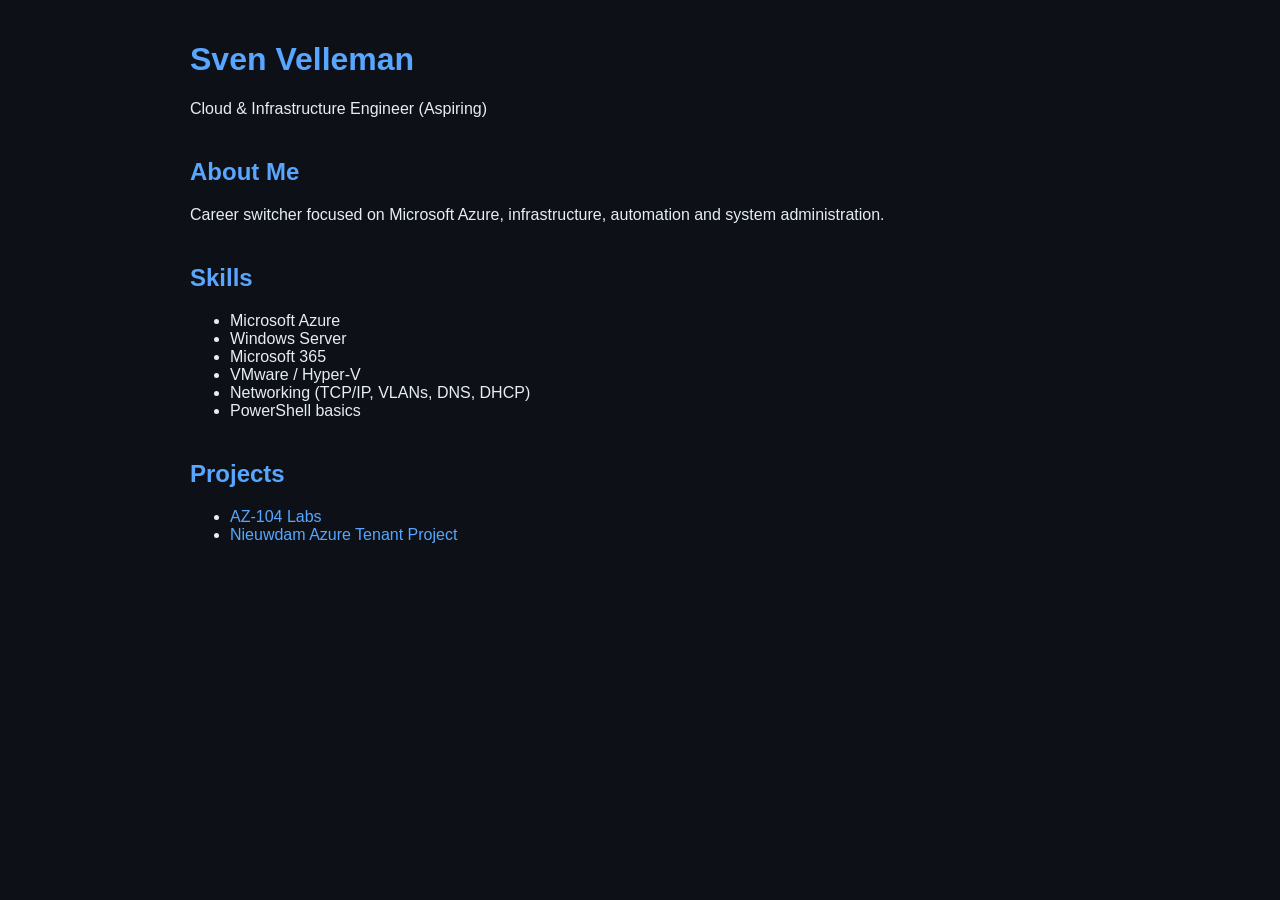
==== index.html @ 02c2a5aa "Add initial portfolio content" ====
<!DOCTYPE html>
<html lang="en">
<head>
    <meta charset="UTF-8">
    <meta name="viewport" content="width=device-width, initial-scale=1.0">
    <title>Sven Velleman - Cloud & Infrastructure</title>

    <link rel="stylesheet" href="style.css">
</head>
<body>

    <header>
        <h1>Sven Velleman</h1>
        <p>Cloud & Infrastructure Engineer (Aspiring)</p>
    </header>

    <section>
        <h2>About Me</h2>
        <p>
            Career switcher focused on Microsoft Azure, infrastructure, automation and system administration.
        </p>
    </section>

    <section>
        <h2>Skills</h2>
        <ul>
            <li>Microsoft Azure</li>
            <li>Windows Server</li>
            <li>Microsoft 365</li>
            <li>VMware / Hyper-V</li>
            <li>Networking (TCP/IP, VLANs, DNS, DHCP)</li>
            <li>PowerShell basics</li>
        </ul>
    </section>

    <section>
        <h2>Projects</h2>

        <ul>
            <li>
                <a href="https://github.com/Svenitguy/az-104-labs">
                    AZ-104 Labs
                </a>
            </li>

            <li>
                <a href="https://nieuwdam.svenitguy.be/">
                    Nieuwdam Azure Tenant Project
                </a>
            </li>
        </ul>
    </section>

</body>
</html>
---- style.css ----
body {
    font-family: Arial, sans-serif;
    background-color: #0d1117;
    color: #e6edf3;

    max-width: 900px;
    margin: auto;
    padding: 20px;
}

h1 {
    color: #58a6ff;
}

h2 {
    color: #58a6ff;
    margin-top: 40px;
}

a {
    color: #58a6ff;
    text-decoration: none;
}

a:hover {
    text-decoration: underline;
}

section {
    margin-top: 30px;
}
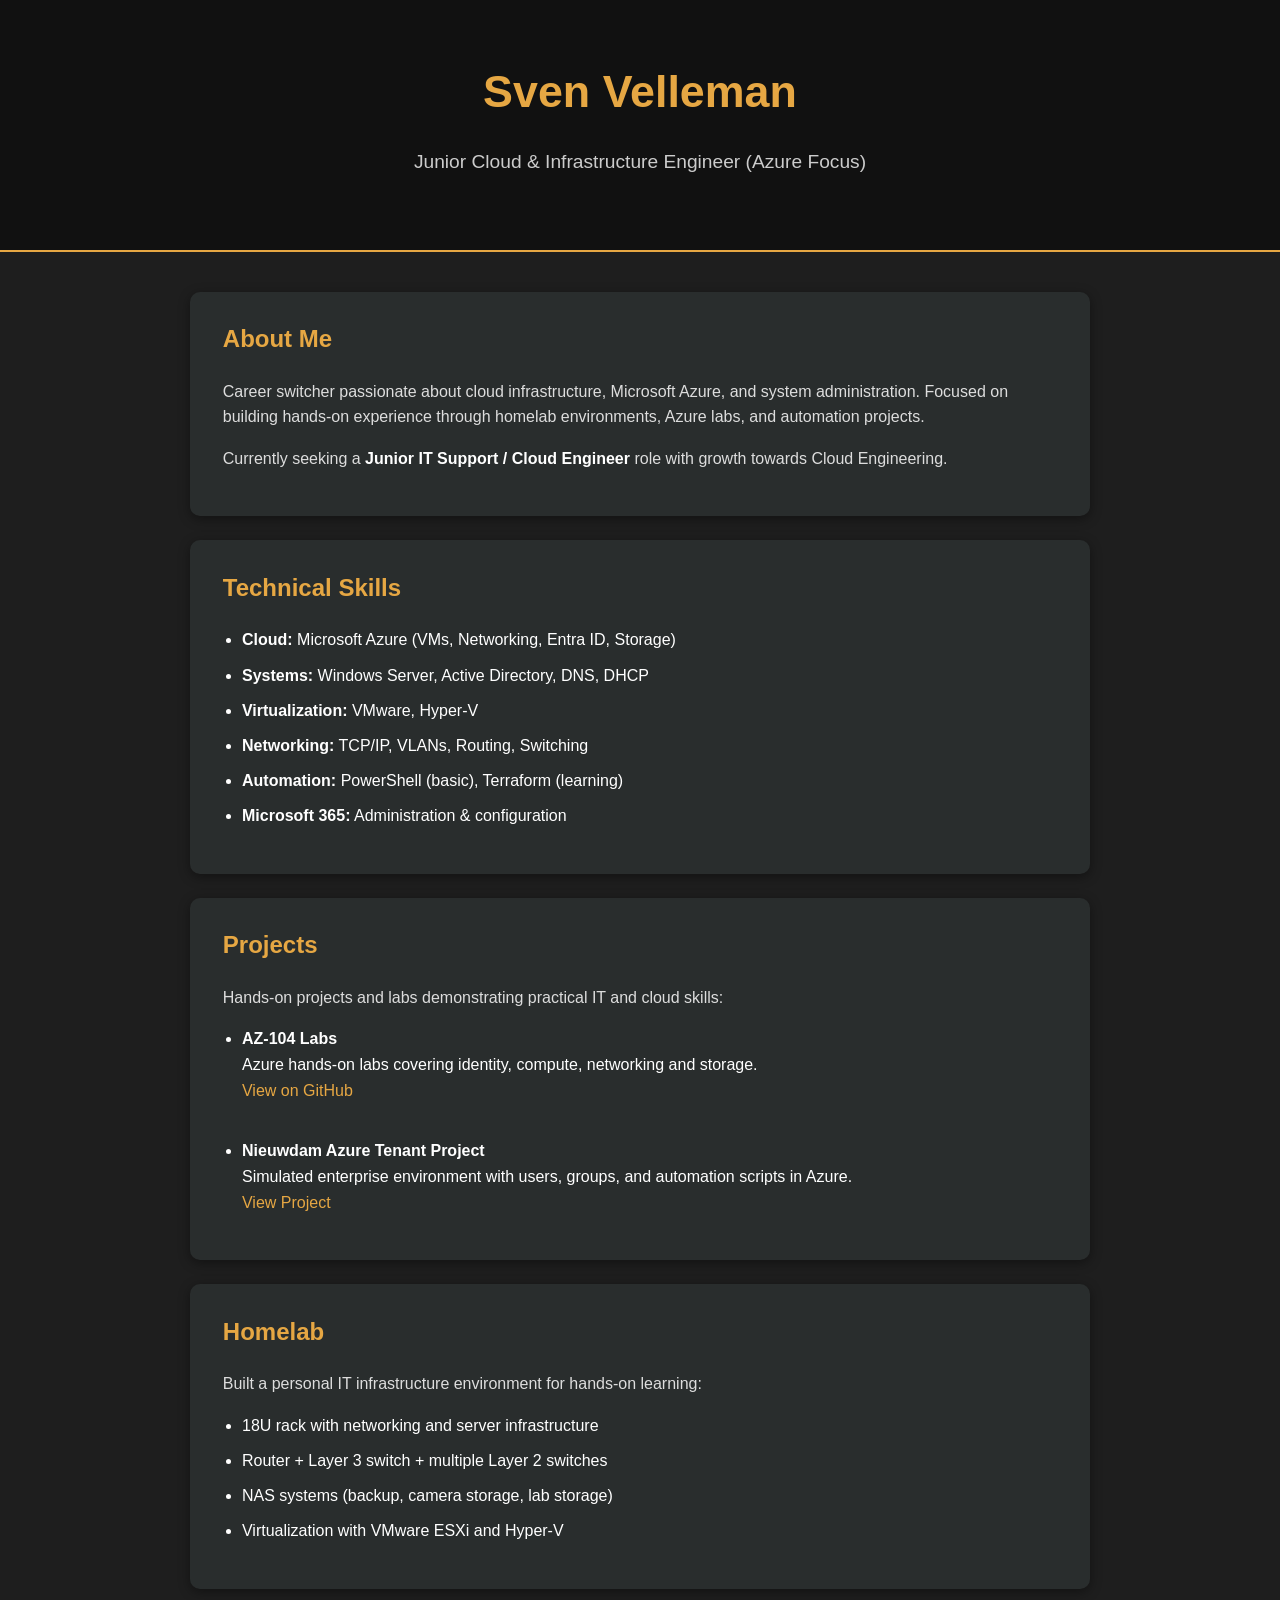
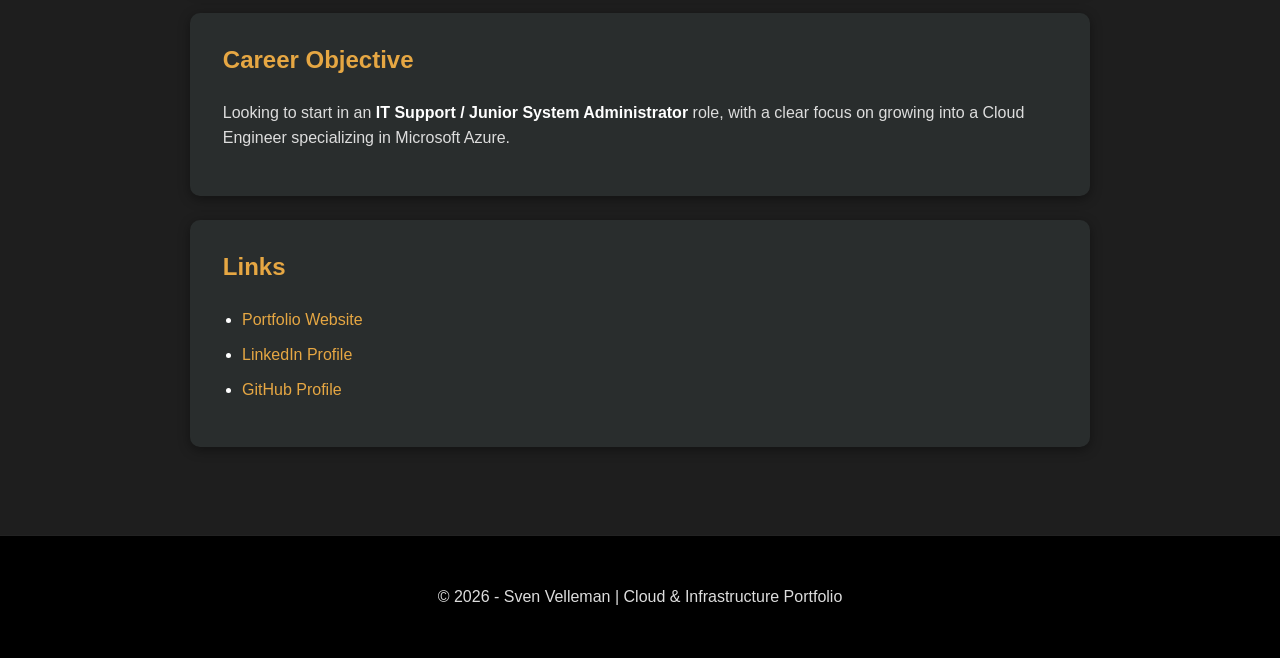
==== commit a31d205f: "update portfolio" ====
--- a/index.html
+++ b/index.html
@@ -3,53 +3,131 @@
 <head>
     <meta charset="UTF-8">
     <meta name="viewport" content="width=device-width, initial-scale=1.0">
-    <title>Sven Velleman - Cloud & Infrastructure</title>
+
+    <title>Sven Velleman | Cloud & Infrastructure Engineer</title>
 
     <link rel="stylesheet" href="style.css">
 </head>
+
 <body>
 
-    <header>
-        <h1>Sven Velleman</h1>
-        <p>Cloud & Infrastructure Engineer (Aspiring)</p>
-    </header>
+<header>
+    <h1>Sven Velleman</h1>
+    <p>Junior Cloud & Infrastructure Engineer (Azure Focus)</p>
+</header>
 
+<main>
+
+    <!-- INTRO -->
     <section>
         <h2>About Me</h2>
         <p>
-            Career switcher focused on Microsoft Azure, infrastructure, automation and system administration.
+            Career switcher passionate about cloud infrastructure, Microsoft Azure, and system administration.
+            Focused on building hands-on experience through homelab environments, Azure labs, and automation projects.
+        </p>
+
+        <p>
+            Currently seeking a <strong>Junior IT Support / Cloud Engineer</strong> role with growth towards Cloud Engineering.
         </p>
     </section>
 
+    <!-- SKILLS -->
     <section>
-        <h2>Skills</h2>
+        <h2>Technical Skills</h2>
+
         <ul>
-            <li>Microsoft Azure</li>
-            <li>Windows Server</li>
-            <li>Microsoft 365</li>
-            <li>VMware / Hyper-V</li>
-            <li>Networking (TCP/IP, VLANs, DNS, DHCP)</li>
-            <li>PowerShell basics</li>
+            <li><strong>Cloud:</strong> Microsoft Azure (VMs, Networking, Entra ID, Storage)</li>
+            <li><strong>Systems:</strong> Windows Server, Active Directory, DNS, DHCP</li>
+            <li><strong>Virtualization:</strong> VMware, Hyper-V</li>
+            <li><strong>Networking:</strong> TCP/IP, VLANs, Routing, Switching</li>
+            <li><strong>Automation:</strong> PowerShell (basic), Terraform (learning)</li>
+            <li><strong>Microsoft 365:</strong> Administration & configuration</li>
         </ul>
     </section>
 
+    <!-- PROJECTS -->
     <section>
         <h2>Projects</h2>
 
+        <p>Hands-on projects and labs demonstrating practical IT and cloud skills:</p>
+
         <ul>
             <li>
-                <a href="https://github.com/Svenitguy/az-104-labs">
-                    AZ-104 Labs
+                <strong>AZ-104 Labs</strong><br>
+                Azure hands-on labs covering identity, compute, networking and storage.<br>
+                <a href="https://github.com/Svenitguy/az-104-labs" target="_blank">
+                    View on GitHub
                 </a>
             </li>
 
+            <br>
+
             <li>
-                <a href="https://nieuwdam.svenitguy.be/">
-                    Nieuwdam Azure Tenant Project
+                <strong>Nieuwdam Azure Tenant Project</strong><br>
+                Simulated enterprise environment with users, groups, and automation scripts in Azure.<br>
+                <a href="https://nieuwdam.svenitguy.be/" target="_blank">
+                    View Project
                 </a>
             </li>
         </ul>
     </section>
 
+    <!-- HOMELAB -->
+    <section>
+        <h2>Homelab</h2>
+
+        <p>
+            Built a personal IT infrastructure environment for hands-on learning:
+        </p>
+
+        <ul>
+            <li>18U rack with networking and server infrastructure</li>
+            <li>Router + Layer 3 switch + multiple Layer 2 switches</li>
+            <li>NAS systems (backup, camera storage, lab storage)</li>
+            <li>Virtualization with VMware ESXi and Hyper-V</li>
+        </ul>
+    </section>
+
+    <!-- GOAL -->
+    <section>
+        <h2>Career Objective</h2>
+
+        <p>
+            Looking to start in an <strong>IT Support / Junior System Administrator</strong> role,
+            with a clear focus on growing into a Cloud Engineer specializing in Microsoft Azure.
+        </p>
+    </section>
+
+    <!-- LINKS -->
+    <section>
+        <h2>Links</h2>
+
+        <ul>
+            <li>
+                <a href="https://www.svenitguy.be/" target="_blank">
+                    Portfolio Website
+                </a>
+            </li>
+
+            <li>
+                <a href="https://www.linkedin.com/in/sven-velleman/" target="_blank">
+                    LinkedIn Profile
+                </a>
+            </li>
+
+            <li>
+                <a href="https://github.com/Svenitguy" target="_blank">
+                    GitHub Profile
+                </a>
+            </li>
+        </ul>
+    </section>
+
+</main>
+
+<footer>
+    <p>© 2026 - Sven Velleman | Cloud & Infrastructure Portfolio</p>
+</footer>
+
 </body>
 </html>
--- a/style.css
+++ b/style.css
@@ -1,31 +1,142 @@
+/* =========================
+   BASE STYLE (CLOUD PORTFOLIO CV)
+========================= */
+
 body {
-    font-family: Arial, sans-serif;
-    background-color: #0d1117;
-    color: #e6edf3;
-
-    max-width: 900px;
-    margin: auto;
-    padding: 20px;
+  margin: 0;
+  font-family: 'Poppins', sans-serif;
+  background-color: #1e1e1e;
+  color: #ffffff;
+  line-height: 1.6;
 }
 
-h1 {
-    color: #58a6ff;
+/* =========================
+   TYPOGRAPHY
+========================= */
+
+h1, h2, h3 {
+  color: #e6a743;
+  margin-top: 0;
 }
 
-h2 {
-    color: #58a6ff;
-    margin-top: 40px;
+p {
+  color: #ddd;
+  margin-bottom: 1rem;
 }
 
+/* =========================
+   LINKS
+========================= */
+
 a {
-    color: #58a6ff;
-    text-decoration: none;
+  color: #e6a743;
+  text-decoration: none;
+  transition: color 0.2s ease;
 }
 
 a:hover {
-    text-decoration: underline;
+  color: #ffc34d;
+  text-decoration: underline;
 }
 
+/* =========================
+   HEADER (IMPROVED)
+========================= */
+
+header {
+  text-align: center;
+  padding: 3.5rem 1rem;
+  background-color: #111;
+  border-bottom: 2px solid #e6a743;
+}
+
+header h1 {
+  font-size: 2.8rem;
+  margin-bottom: 0.3rem;
+}
+
+header p {
+  font-size: 1.2rem;
+  color: #ccc;
+}
+
+/* =========================
+   MAIN LAYOUT
+========================= */
+
+main {
+  max-width: 900px;
+  margin: 0 auto;
+  padding: 1rem;
+}
+
+/* =========================
+   SECTIONS (CLEANER LOOK)
+========================= */
+
 section {
-    margin-top: 30px;
+  background-color: #292d2d;
+  margin: 1.5rem 0;
+  padding: 1.8rem;
+  border-radius: 10px;
+  box-shadow: 0 3px 12px rgba(0,0,0,0.4);
+  border-left: 4px solid transparent;
+  transition: border-color 0.2s ease;
+}
+
+section:hover {
+  border-left: 4px solid #e6a743;
+}
+
+/* =========================
+   LISTS
+========================= */
+
+ul {
+  padding-left: 1.2rem;
+}
+
+li {
+  margin-bottom: 0.6rem;
+}
+
+/* =========================
+   STRONG TEXT EMPHASIS
+========================= */
+
+strong {
+  color: #ffffff;
+}
+
+/* =========================
+   BUTTON STYLE (OPTIONAL USE)
+========================= */
+
+.button {
+  display: inline-block;
+  background-color: #e6a743;
+  color: #000;
+  padding: 0.75rem 1.5rem;
+  border-radius: 6px;
+  font-weight: bold;
+  margin-top: 1rem;
+  transition: all 0.2s ease;
+}
+
+.button:hover {
+  background-color: #c9952f;
+  transform: translateY(-2px);
+}
+
+/* =========================
+   FOOTER
+========================= */
+
+footer {
+  text-align: center;
+  padding: 2rem;
+  background-color: #000;
+  color: #777;
+  margin-top: 3rem;
+  border-top: 1px solid #222;
 }
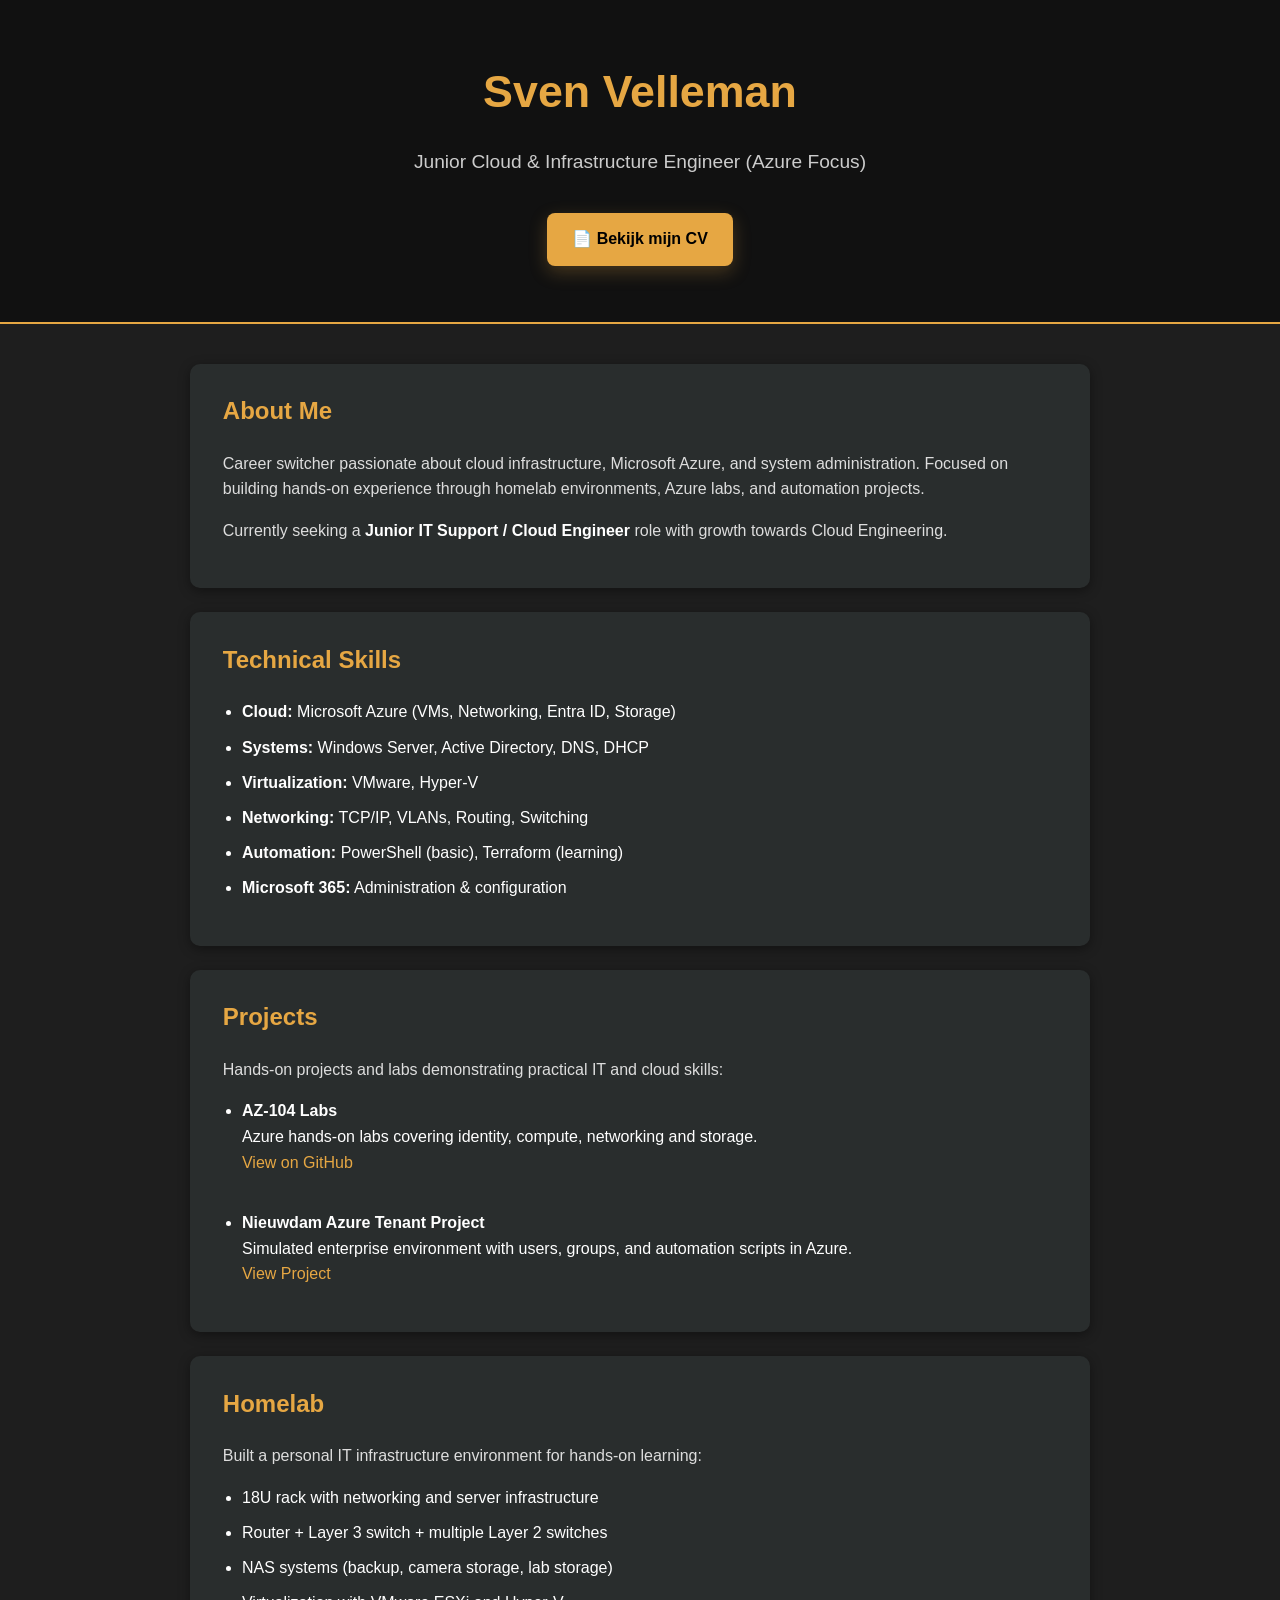
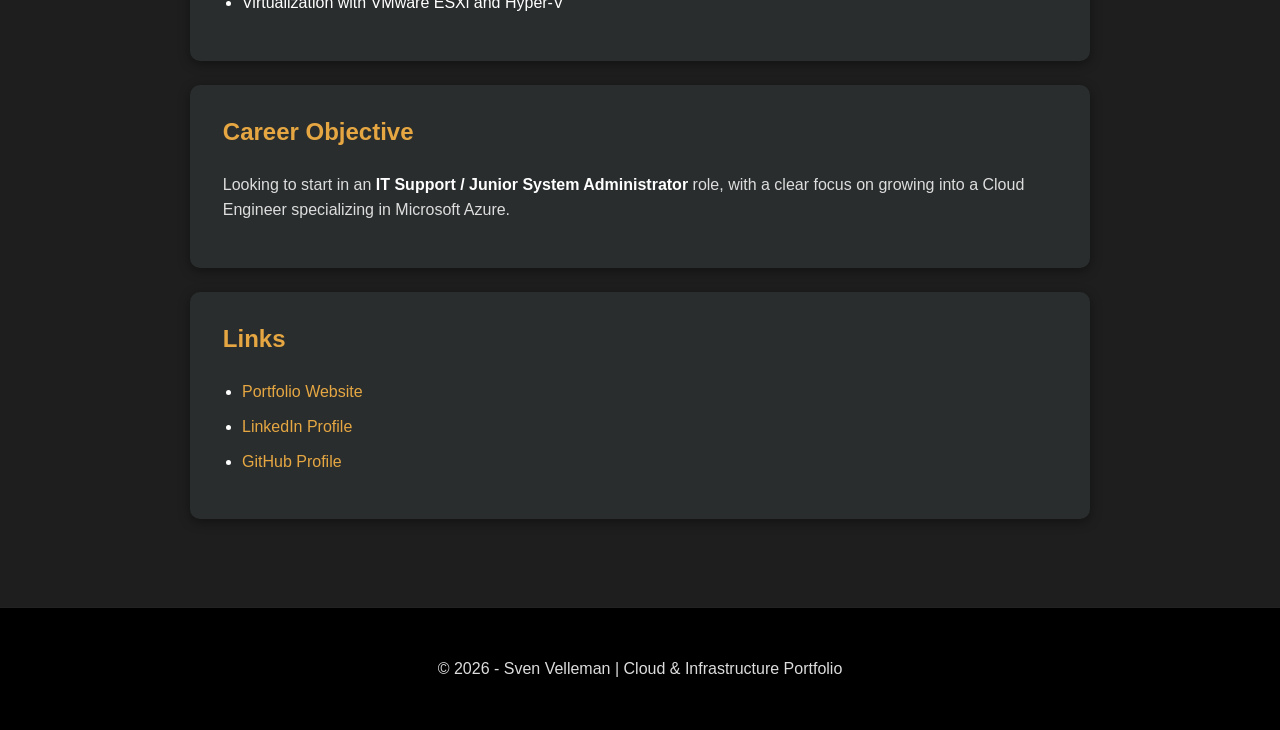
==== commit c2936686: "Update portfolio + add resume page" ====
--- a/index.html
+++ b/index.html
@@ -14,6 +14,10 @@
 <header>
     <h1>Sven Velleman</h1>
     <p>Junior Cloud & Infrastructure Engineer (Azure Focus)</p>
+
+    <a href="resume.html" class="button cta-button">
+        📄 Bekijk mijn CV
+    </a>
 </header>
 
 <main>
--- a/style.css
+++ b/style.css
@@ -139,4 +139,37 @@
   color: #777;
   margin-top: 3rem;
   border-top: 1px solid #222;
+}
+
+/* =========================
+   HEADER CTA BUTTON
+========================= */
+
+.cta-button {
+  display: inline-block;
+  margin-top: 1.2rem;
+  background-color: #e6a743;
+  color: #000;
+  padding: 0.85rem 1.6rem;
+  border-radius: 8px;
+  font-weight: 700;
+  text-decoration: none;
+  transition: all 0.2s ease;
+  box-shadow: 0 6px 18px rgba(230, 167, 67, 0.25);
+}
+
+/* Hover blijft CONTRAST houden */
+.cta-button:hover {
+  background-color: #ffc34d;
+  color: #000 !important;   /* BELANGRIJK */
+  transform: translateY(-2px);
+  box-shadow: 0 8px 22px rgba(230, 167, 67, 0.35);
+  text-decoration: none;    /* voorkomt rare underline */
+}
+
+/* Container die de main layout volgt */
+.header-actions {
+  max-width: 900px;
+  margin: 1.5rem auto 0 auto;
+  text-align: center;
 }
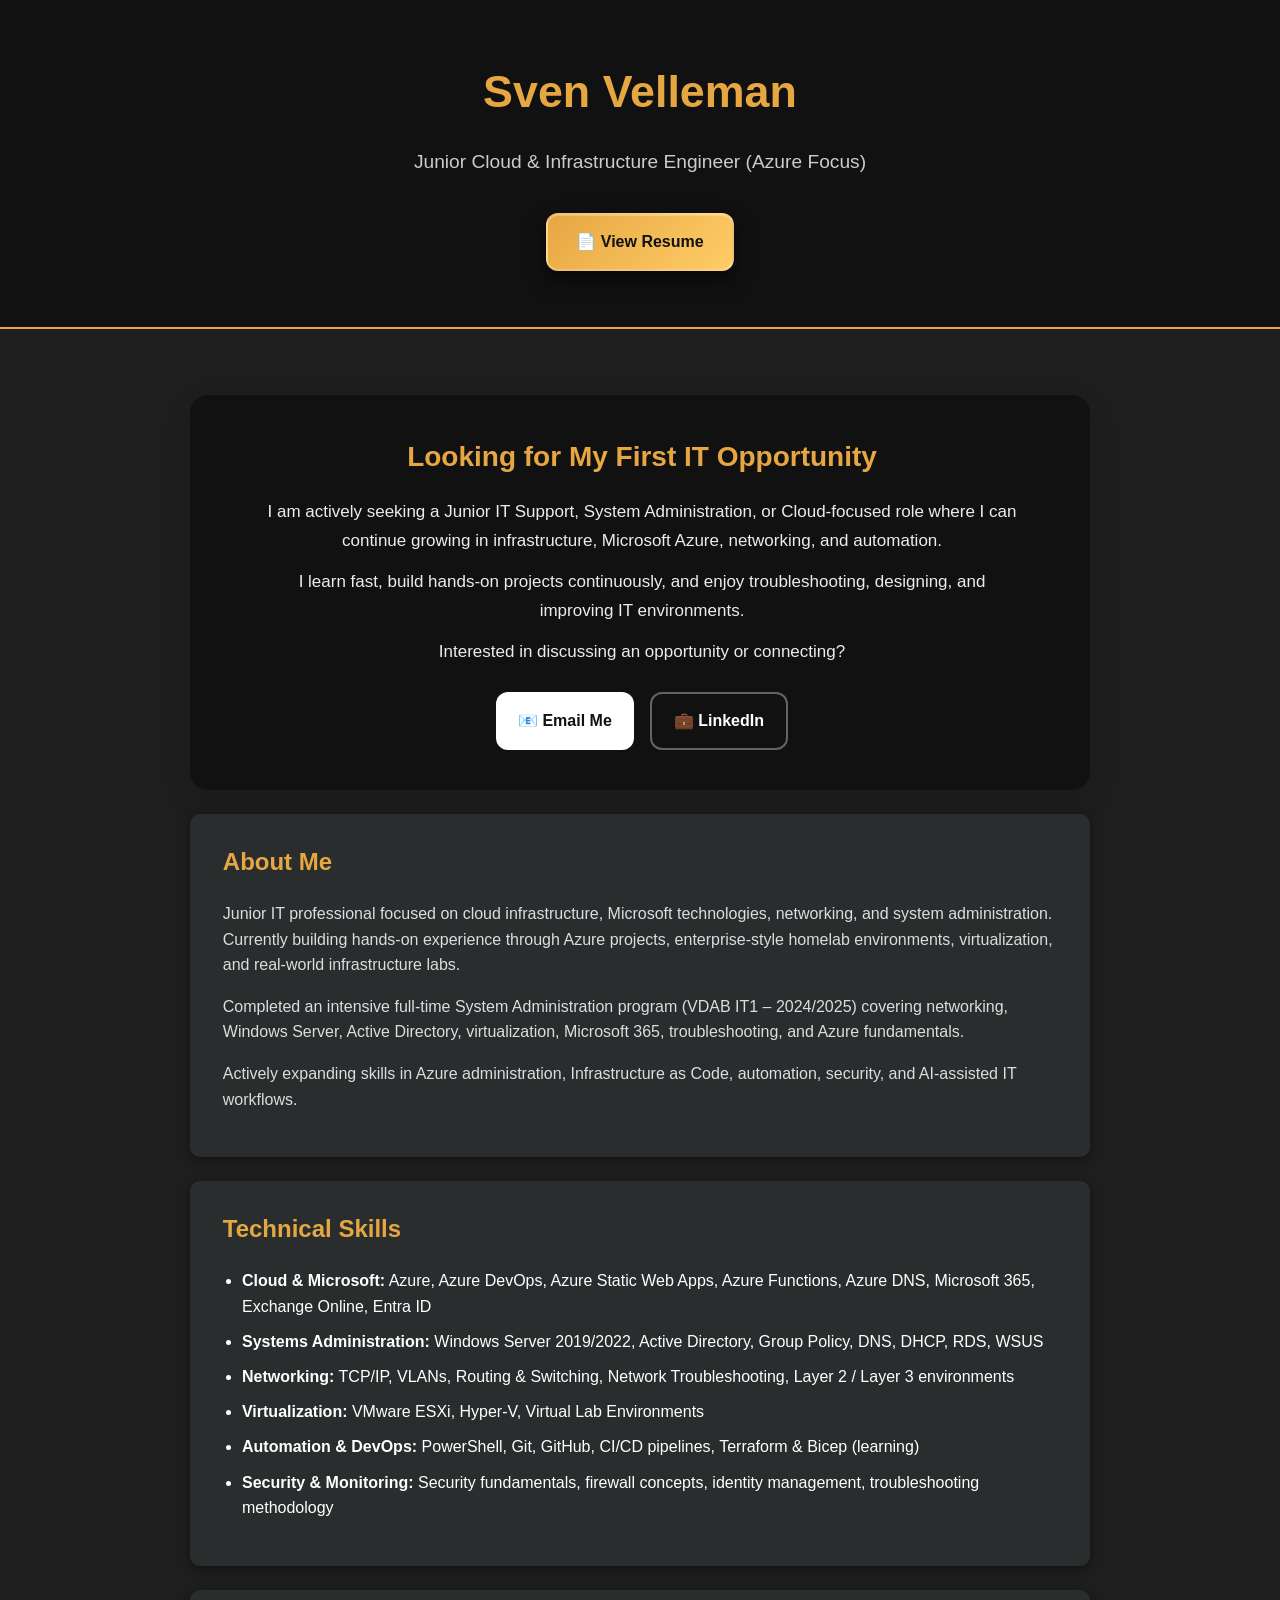
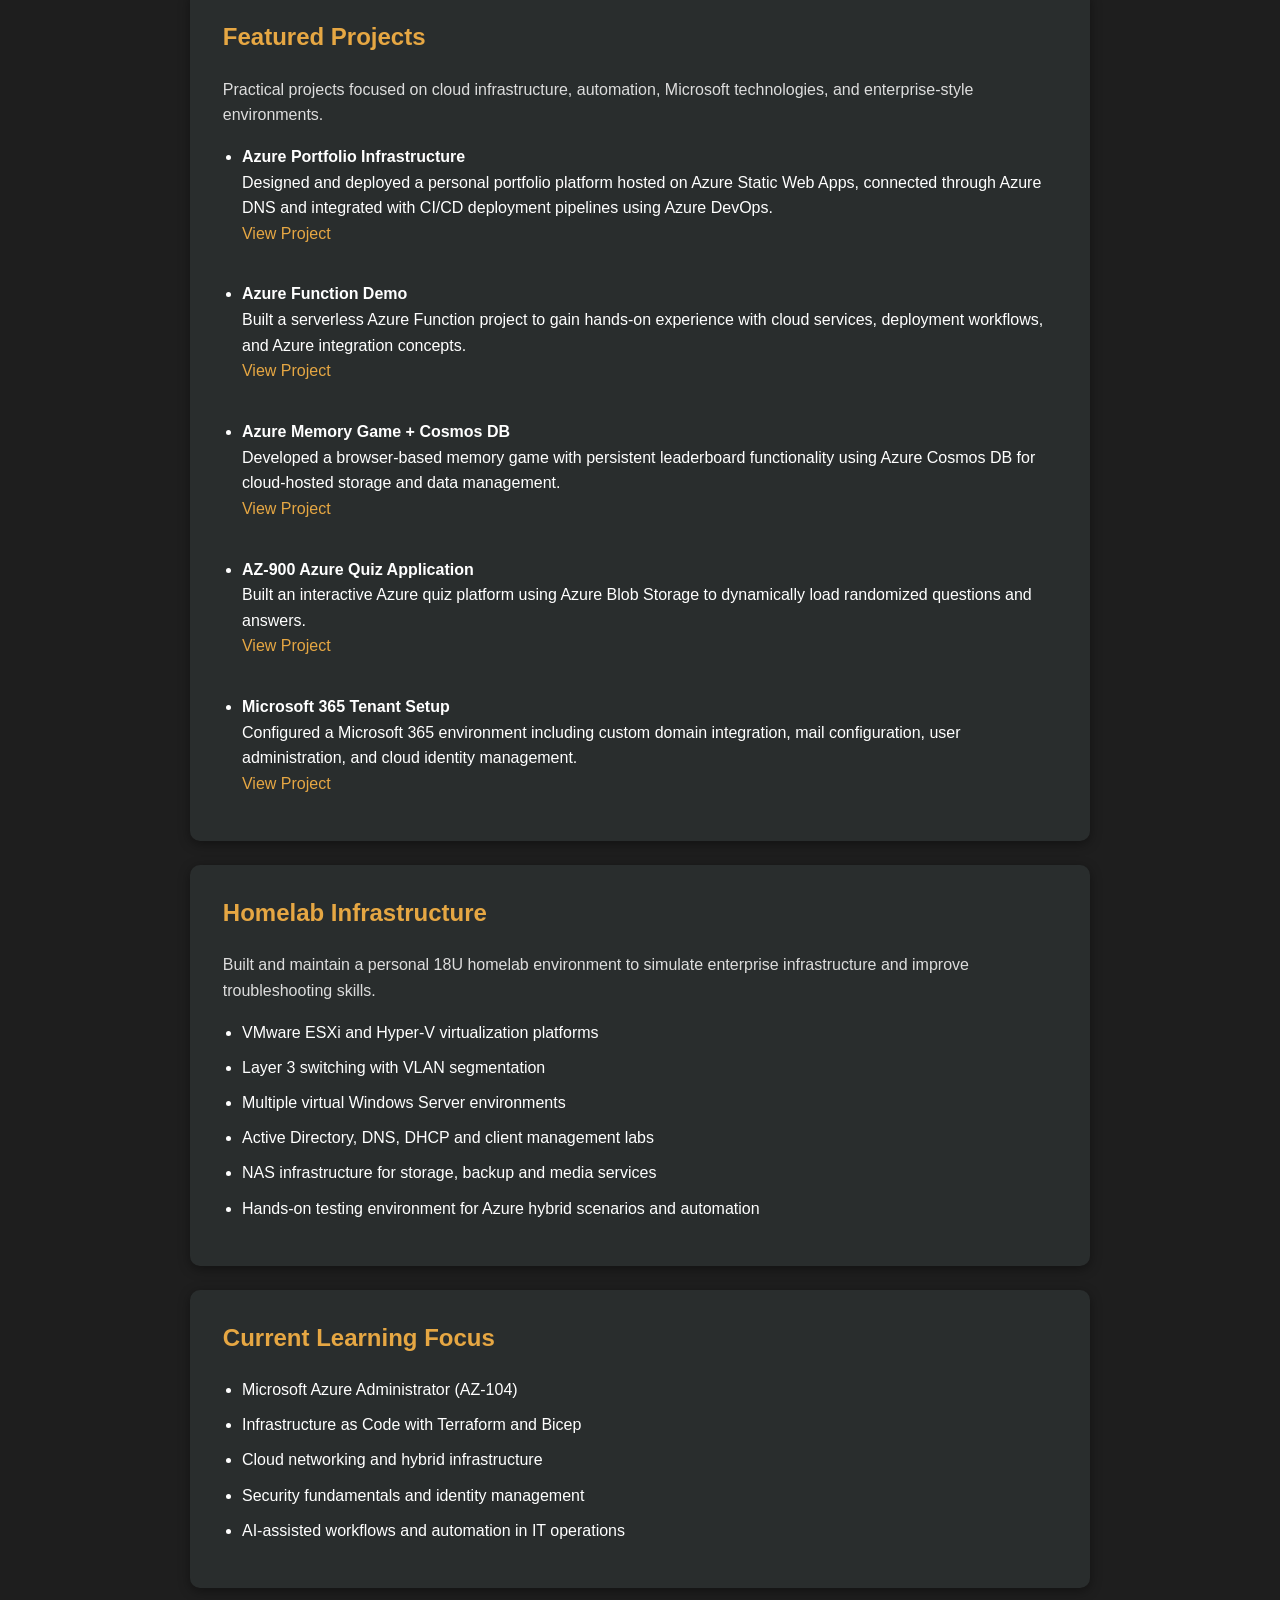
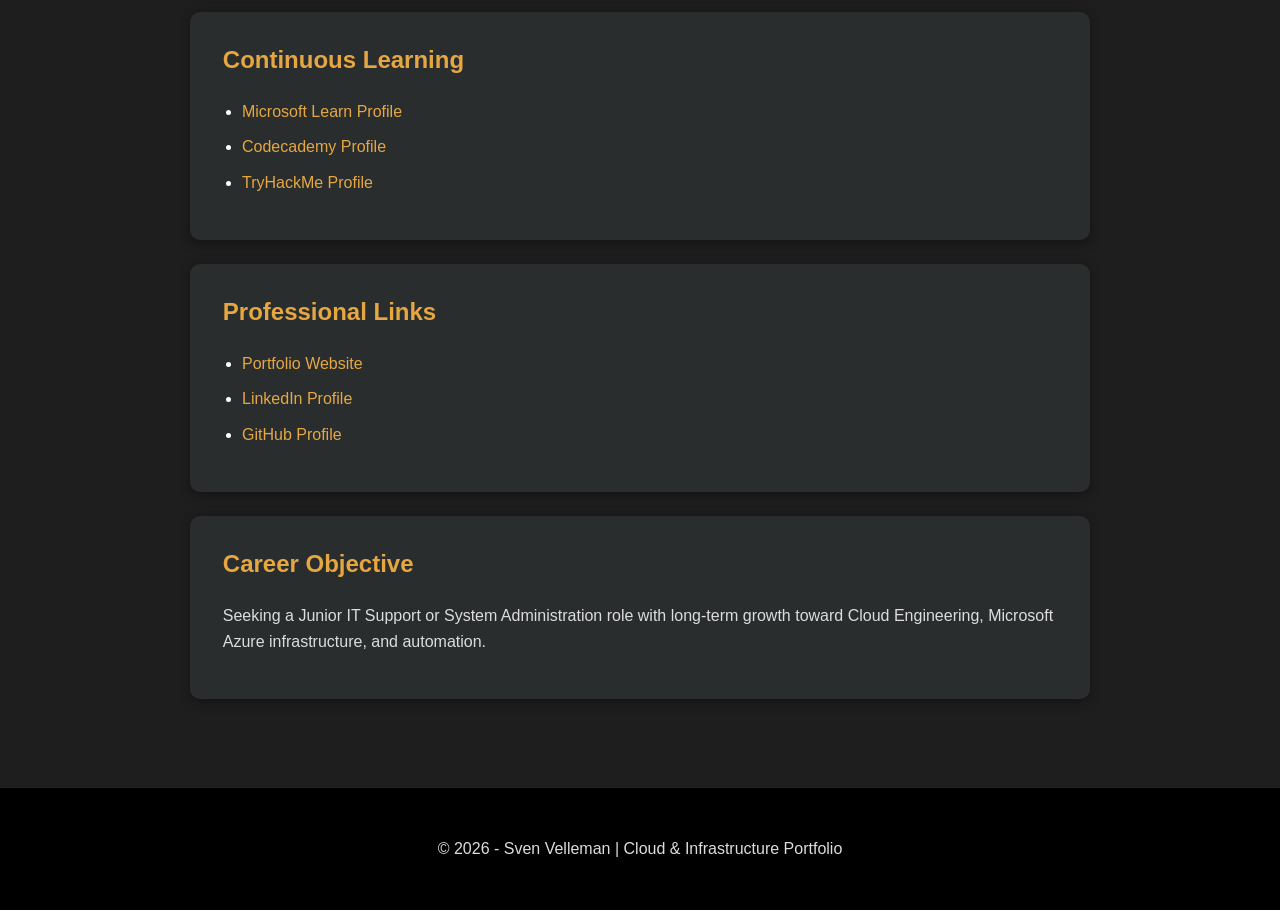
==== commit 4b816114: "Updated portfolio and resume" ====
--- a/index.html
+++ b/index.html
@@ -15,23 +15,74 @@
     <h1>Sven Velleman</h1>
     <p>Junior Cloud & Infrastructure Engineer (Azure Focus)</p>
 
-    <a href="resume.html" class="button cta-button">
-        📄 Bekijk mijn CV
+    <a href="resume.html" class="cta-button">
+        📄 View Resume
     </a>
 </header>
 
+
 <main>
 
+<!-- CONTACT -->
+
+<section class="contact-section">
+
+    <h2>Looking for My First IT Opportunity</h2>
+
+    <p>
+        I am actively seeking a Junior IT Support, System Administration,
+        or Cloud-focused role where I can continue growing in infrastructure,
+        Microsoft Azure, networking, and automation.
+    </p>
+
+    <p>
+        I learn fast, build hands-on projects continuously,
+        and enjoy troubleshooting, designing, and improving IT environments.
+    </p>
+
+    <p>
+        Interested in discussing an opportunity or connecting?
+    </p>
+
+    <div class="contact-links">
+
+        <a href="mailto:sven.velleman@svenitguy.be" class="contact-btn">
+            📧 Email Me
+        </a>
+
+        <a href="https://www.linkedin.com/in/sven-velleman/"
+           target="_blank"
+           class="contact-btn secondary">
+            💼 LinkedIn
+        </a>
+
+    </div>
+
+</section>
+
+
     <!-- INTRO -->
     <section>
         <h2>About Me</h2>
-        <p>
-            Career switcher passionate about cloud infrastructure, Microsoft Azure, and system administration.
-            Focused on building hands-on experience through homelab environments, Azure labs, and automation projects.
-        </p>
-
-        <p>
-            Currently seeking a <strong>Junior IT Support / Cloud Engineer</strong> role with growth towards Cloud Engineering.
+
+        <p>
+            Junior IT professional focused on cloud infrastructure,
+            Microsoft technologies, networking, and system administration.
+            Currently building hands-on experience through Azure projects,
+            enterprise-style homelab environments, virtualization,
+            and real-world infrastructure labs.
+        </p>
+
+        <p>
+            Completed an intensive full-time System Administration program
+            (VDAB IT1 – 2024/2025) covering networking, Windows Server,
+            Active Directory, virtualization, Microsoft 365, troubleshooting,
+            and Azure fundamentals.
+        </p>
+
+        <p>
+            Actively expanding skills in Azure administration,
+            Infrastructure as Code, automation, security, and AI-assisted IT workflows.
         </p>
     </section>
 
@@ -40,91 +91,240 @@
         <h2>Technical Skills</h2>
 
         <ul>
-            <li><strong>Cloud:</strong> Microsoft Azure (VMs, Networking, Entra ID, Storage)</li>
-            <li><strong>Systems:</strong> Windows Server, Active Directory, DNS, DHCP</li>
-            <li><strong>Virtualization:</strong> VMware, Hyper-V</li>
-            <li><strong>Networking:</strong> TCP/IP, VLANs, Routing, Switching</li>
-            <li><strong>Automation:</strong> PowerShell (basic), Terraform (learning)</li>
-            <li><strong>Microsoft 365:</strong> Administration & configuration</li>
+            <li>
+                <strong>Cloud & Microsoft:</strong>
+                Azure, Azure DevOps, Azure Static Web Apps,
+                Azure Functions, Azure DNS, Microsoft 365,
+                Exchange Online, Entra ID
+            </li>
+
+            <li>
+                <strong>Systems Administration:</strong>
+                Windows Server 2019/2022,
+                Active Directory,
+                Group Policy,
+                DNS,
+                DHCP,
+                RDS,
+                WSUS
+            </li>
+
+            <li>
+                <strong>Networking:</strong>
+                TCP/IP,
+                VLANs,
+                Routing & Switching,
+                Network Troubleshooting,
+                Layer 2 / Layer 3 environments
+            </li>
+
+            <li>
+                <strong>Virtualization:</strong>
+                VMware ESXi,
+                Hyper-V,
+                Virtual Lab Environments
+            </li>
+
+            <li>
+                <strong>Automation & DevOps:</strong>
+                PowerShell,
+                Git,
+                GitHub,
+                CI/CD pipelines,
+                Terraform & Bicep (learning)
+            </li>
+
+            <li>
+                <strong>Security & Monitoring:</strong>
+                Security fundamentals,
+                firewall concepts,
+                identity management,
+                troubleshooting methodology
+            </li>
         </ul>
     </section>
 
     <!-- PROJECTS -->
     <section>
-        <h2>Projects</h2>
-
-        <p>Hands-on projects and labs demonstrating practical IT and cloud skills:</p>
+        <h2>Featured Projects</h2>
+
+        <p>
+            Practical projects focused on cloud infrastructure,
+            automation, Microsoft technologies, and enterprise-style environments.
+        </p>
 
         <ul>
-            <li>
-                <strong>AZ-104 Labs</strong><br>
-                Azure hands-on labs covering identity, compute, networking and storage.<br>
-                <a href="https://github.com/Svenitguy/az-104-labs" target="_blank">
-                    View on GitHub
+
+            <li>
+                <strong>Azure Portfolio Infrastructure</strong><br>
+
+                Designed and deployed a personal portfolio platform hosted on Azure Static Web Apps,
+                connected through Azure DNS and integrated with CI/CD deployment pipelines using Azure DevOps.<br>
+
+                <a href="https://www.svenitguy.be/projects/portfolio-site.html" target="_blank">
+                    View Project
                 </a>
             </li>
 
             <br>
 
             <li>
-                <strong>Nieuwdam Azure Tenant Project</strong><br>
-                Simulated enterprise environment with users, groups, and automation scripts in Azure.<br>
-                <a href="https://nieuwdam.svenitguy.be/" target="_blank">
-                    View Project
-                </a>
-            </li>
+                <strong>Azure Function Demo</strong><br>
+
+                Built a serverless Azure Function project to gain hands-on experience
+                with cloud services, deployment workflows, and Azure integration concepts.<br>
+
+                <a href="https://www.svenitguy.be/projects/azure-function-demo.html" target="_blank">
+                    View Project
+                </a>
+            </li>
+
+            <br>
+
+            <li>
+                <strong>Azure Memory Game + Cosmos DB</strong><br>
+
+                Developed a browser-based memory game with persistent leaderboard functionality
+                using Azure Cosmos DB for cloud-hosted storage and data management.<br>
+
+                <a href="https://www.svenitguy.be/projects/memory-game.html" target="_blank">
+                    View Project
+                </a>
+            </li>
+
+            <br>
+
+            <li>
+                <strong>AZ-900 Azure Quiz Application</strong><br>
+
+                Built an interactive Azure quiz platform using Azure Blob Storage
+                to dynamically load randomized questions and answers.<br>
+
+                <a href="https://www.svenitguy.be/projects/az-900-quiz.html" target="_blank">
+                    View Project
+                </a>
+            </li>
+
+            <br>
+
+            <li>
+                <strong>Microsoft 365 Tenant Setup</strong><br>
+
+                Configured a Microsoft 365 environment including custom domain integration,
+                mail configuration, user administration, and cloud identity management.<br>
+
+                <a href="https://www.svenitguy.be/projects/m365-email-setup.html" target="_blank">
+                    View Project
+                </a>
+            </li>
+
         </ul>
     </section>
 
     <!-- HOMELAB -->
     <section>
-        <h2>Homelab</h2>
-
-        <p>
-            Built a personal IT infrastructure environment for hands-on learning:
+        <h2>Homelab Infrastructure</h2>
+
+        <p>
+            Built and maintain a personal 18U homelab environment
+            to simulate enterprise infrastructure and improve troubleshooting skills.
         </p>
 
         <ul>
-            <li>18U rack with networking and server infrastructure</li>
-            <li>Router + Layer 3 switch + multiple Layer 2 switches</li>
-            <li>NAS systems (backup, camera storage, lab storage)</li>
-            <li>Virtualization with VMware ESXi and Hyper-V</li>
+            <li>VMware ESXi and Hyper-V virtualization platforms</li>
+
+            <li>Layer 3 switching with VLAN segmentation</li>
+
+            <li>Multiple virtual Windows Server environments</li>
+
+            <li>Active Directory, DNS, DHCP and client management labs</li>
+
+            <li>NAS infrastructure for storage, backup and media services</li>
+
+            <li>Hands-on testing environment for Azure hybrid scenarios and automation</li>
         </ul>
     </section>
 
+    <!-- CURRENT LEARNING -->
+    <section>
+        <h2>Current Learning Focus</h2>
+
+        <ul>
+            <li>Microsoft Azure Administrator (AZ-104)</li>
+
+            <li>Infrastructure as Code with Terraform and Bicep</li>
+
+            <li>Cloud networking and hybrid infrastructure</li>
+
+            <li>Security fundamentals and identity management</li>
+
+            <li>AI-assisted workflows and automation in IT operations</li>
+        </ul>
+    </section>
+
+<!-- LEARNING PLATFORMS -->
+<section>
+    <h2>Continuous Learning</h2>
+
+    <ul>
+
+        <li>
+            <a href="https://learn.microsoft.com/nl-be/users/svenvelleman/" target="_blank">
+                Microsoft Learn Profile
+            </a>
+        </li>
+
+        <li>
+            <a href="https://www.codecademy.com/profiles/Sven_V" target="_blank">
+                Codecademy Profile
+            </a>
+        </li>
+
+        <li>
+            <a href="https://tryhackme.com/p/Impax" target="_blank">
+                TryHackMe Profile
+            </a>
+        </li>
+
+    </ul>
+</section>
+
+<!-- LINKS -->
+<section>
+    <h2>Professional Links</h2>
+
+    <ul>
+
+        <li>
+            <a href="https://www.svenitguy.be/" target="_blank">
+                Portfolio Website
+            </a>
+        </li>
+
+        <li>
+            <a href="https://www.linkedin.com/in/sven-velleman/" target="_blank">
+                LinkedIn Profile
+            </a>
+        </li>
+
+        <li>
+            <a href="https://github.com/Svenitguy" target="_blank">
+                GitHub Profile
+            </a>
+        </li>
+
+    </ul>
+</section>
+
     <!-- GOAL -->
     <section>
         <h2>Career Objective</h2>
 
         <p>
-            Looking to start in an <strong>IT Support / Junior System Administrator</strong> role,
-            with a clear focus on growing into a Cloud Engineer specializing in Microsoft Azure.
-        </p>
-    </section>
-
-    <!-- LINKS -->
-    <section>
-        <h2>Links</h2>
-
-        <ul>
-            <li>
-                <a href="https://www.svenitguy.be/" target="_blank">
-                    Portfolio Website
-                </a>
-            </li>
-
-            <li>
-                <a href="https://www.linkedin.com/in/sven-velleman/" target="_blank">
-                    LinkedIn Profile
-                </a>
-            </li>
-
-            <li>
-                <a href="https://github.com/Svenitguy" target="_blank">
-                    GitHub Profile
-                </a>
-            </li>
-        </ul>
+            Seeking a Junior IT Support or System Administration role
+            with long-term growth toward Cloud Engineering,
+            Microsoft Azure infrastructure, and automation.
+        </p>
     </section>
 
 </main>
--- a/style.css
+++ b/style.css
@@ -144,27 +144,40 @@
 /* =========================
    HEADER CTA BUTTON
 ========================= */
-
 .cta-button {
   display: inline-block;
   margin-top: 1.2rem;
-  background-color: #e6a743;
-  color: #000;
-  padding: 0.85rem 1.6rem;
-  border-radius: 8px;
-  font-weight: 700;
+
+  background: linear-gradient(135deg, #e6a743, #ffcc66);
+  color: #111 !important;
+
+  padding: 0.9rem 1.8rem;
+  border-radius: 12px;
+
+  font-weight: 800;
   text-decoration: none;
+
+  border: 2px solid rgba(255, 255, 255, 0.25);
+
+  box-shadow:
+    0 8px 20px rgba(0, 0, 0, 0.6),
+    inset 0 1px 0 rgba(255, 255, 255, 0.25);
+
   transition: all 0.2s ease;
-  box-shadow: 0 6px 18px rgba(230, 167, 67, 0.25);
-}
-
-/* Hover blijft CONTRAST houden */
+
+  cursor: pointer;
+}
+
 .cta-button:hover {
-  background-color: #ffc34d;
-  color: #000 !important;   /* BELANGRIJK */
-  transform: translateY(-2px);
-  box-shadow: 0 8px 22px rgba(230, 167, 67, 0.35);
-  text-decoration: none;    /* voorkomt rare underline */
+  background: linear-gradient(135deg, #ffc34d, #ffd98a);
+  transform: translateY(-2px) scale(1.03);
+
+  box-shadow:
+    0 12px 28px rgba(0, 0, 0, 0.7),
+    inset 0 1px 0 rgba(255, 255, 255, 0.35);
+
+  border-color: rgba(255, 255, 255, 0.4);
+  color: #111 !important;
 }
 
 /* Container die de main layout volgt */
@@ -172,4 +185,83 @@
   max-width: 900px;
   margin: 1.5rem auto 0 auto;
   text-align: center;
+}
+
+/* CONTACT SECTION */
+
+.contact-section {
+    margin-top: 50px;
+
+    background: #111;
+    color: #fff;
+
+    padding: 40px;
+
+    border-radius: 18px;
+
+    box-shadow: 0 10px 30px rgba(0,0,0,0.12);
+
+    text-align: center;
+}
+
+.contact-section h2 {
+    margin-top: 0;
+    margin-bottom: 18px;
+
+    font-size: 28px;
+}
+
+.contact-section p {
+    max-width: 760px;
+    margin: 12px auto;
+
+    line-height: 1.7;
+    font-size: 17px;
+
+    color: rgba(255,255,255,0.92);
+}
+
+.contact-links {
+    margin-top: 26px;
+
+    display: flex;
+    justify-content: center;
+    gap: 16px;
+
+    flex-wrap: wrap;
+}
+
+.contact-btn {
+    display: inline-flex;
+    align-items: center;
+    gap: 8px;
+
+    background: #fff;
+    color: #111;
+
+    padding: 14px 22px;
+
+    border-radius: 12px;
+
+    font-weight: 700;
+    text-decoration: none;
+
+    transition: all 0.2s ease;
+}
+
+.contact-btn:hover {
+    transform: translateY(-2px);
+
+    background: #f2f2f2;
+}
+
+.contact-btn.secondary {
+    background: transparent;
+    color: #fff;
+
+    border: 2px solid rgba(255,255,255,0.35);
+}
+
+.contact-btn.secondary:hover {
+    background: rgba(255,255,255,0.08);
 }
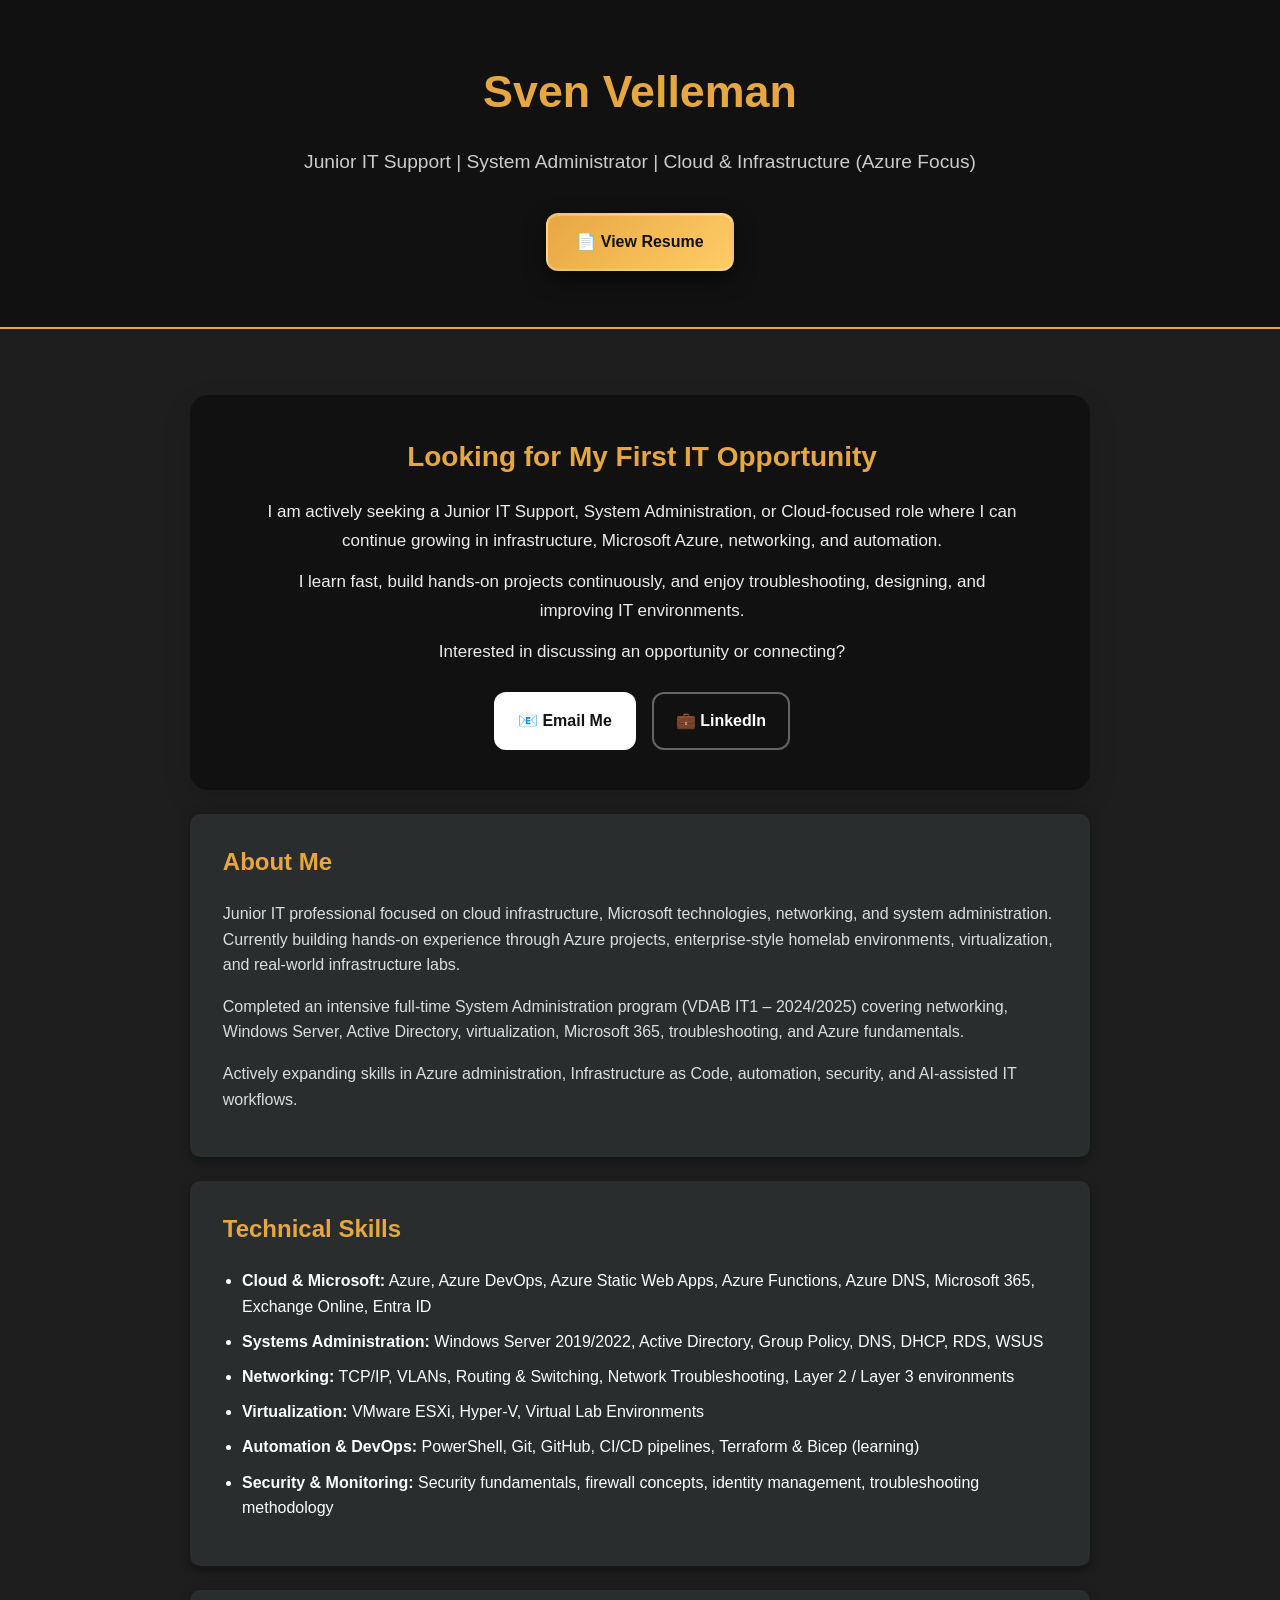
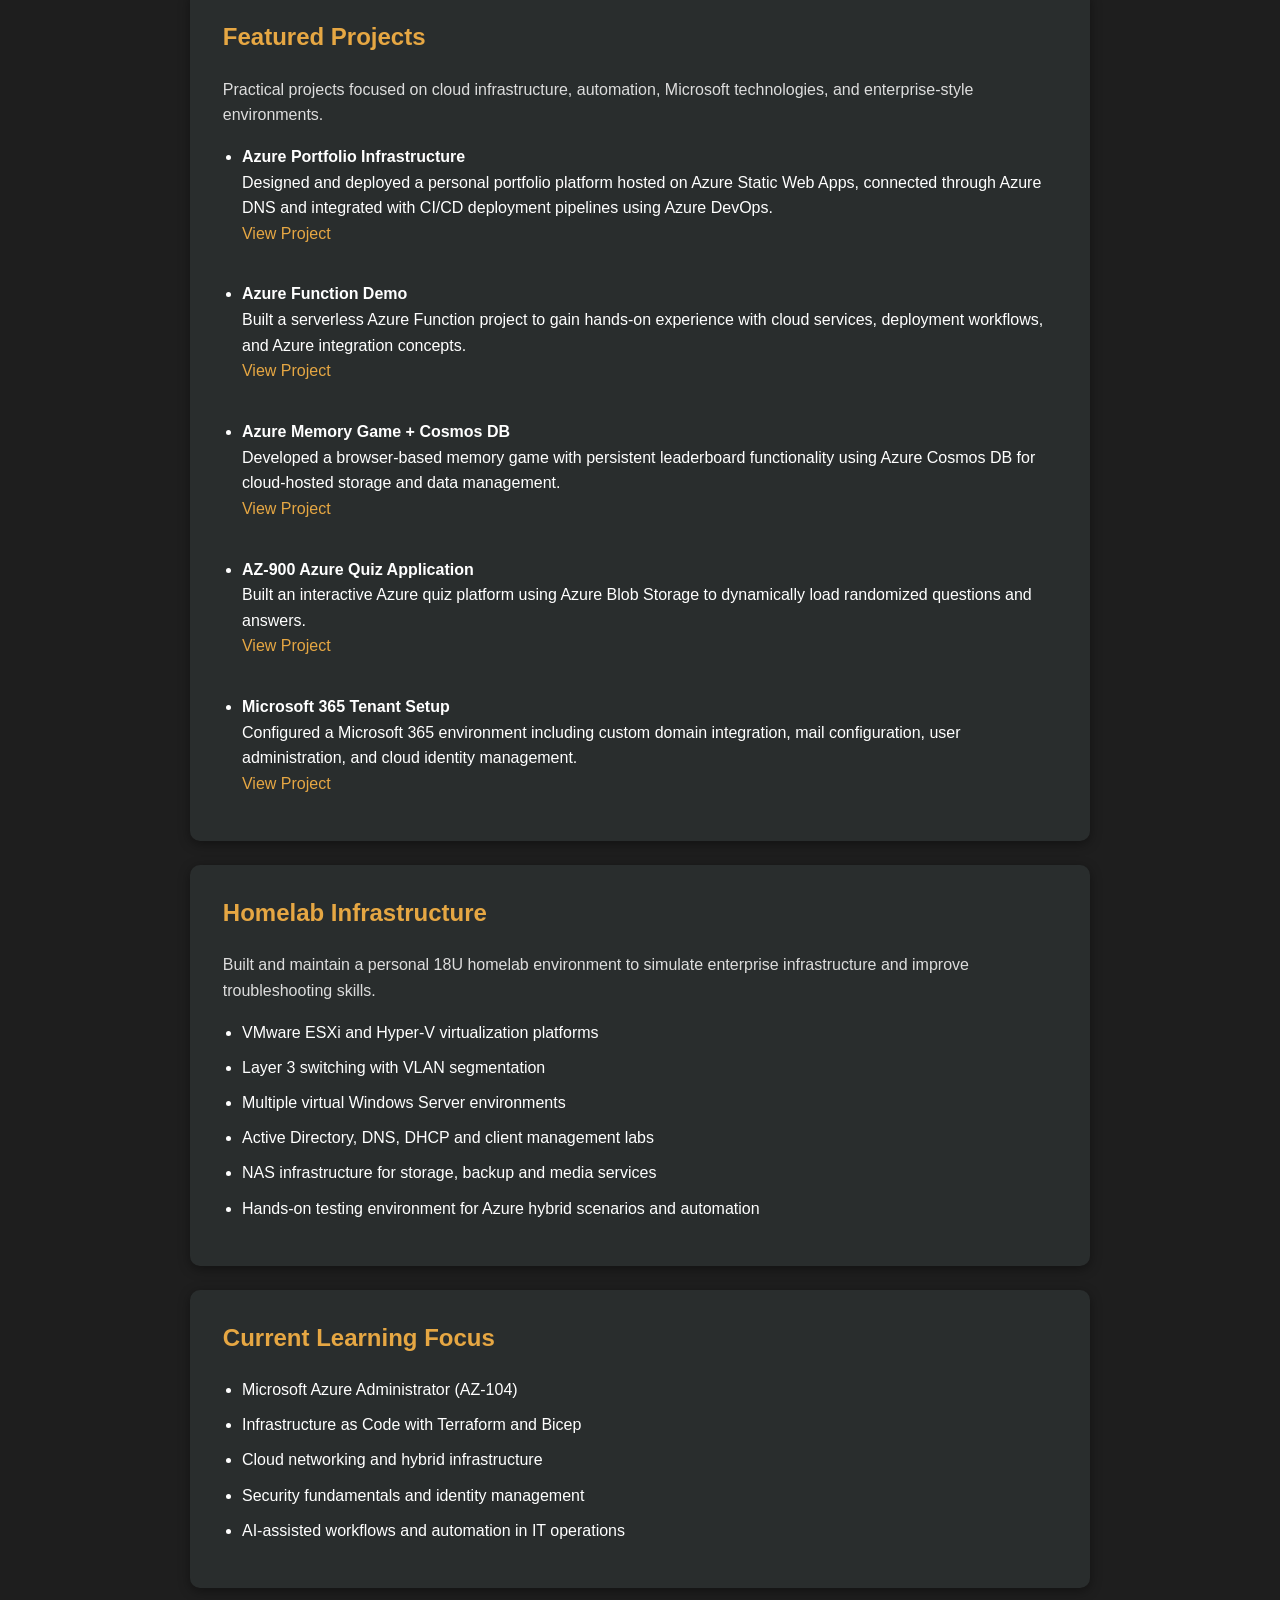
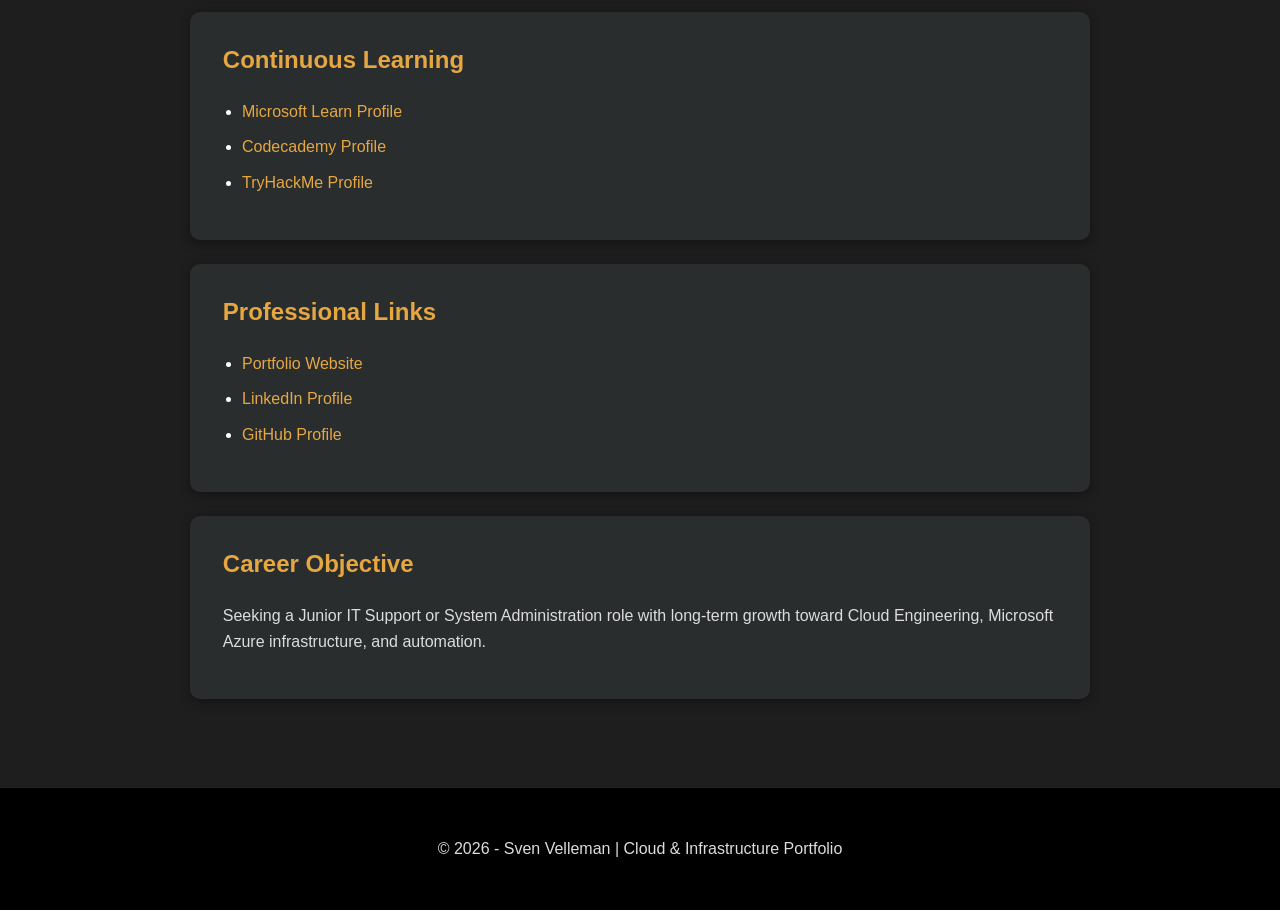
==== commit e4ffeb1a: "Update CV and portfolio improvements" ====
--- a/index.html
+++ b/index.html
@@ -13,7 +13,7 @@
 
 <header>
     <h1>Sven Velleman</h1>
-    <p>Junior Cloud & Infrastructure Engineer (Azure Focus)</p>
+    <p>Junior IT Support | System Administrator | Cloud & Infrastructure (Azure Focus)</p>
 
     <a href="resume.html" class="cta-button">
         📄 View Resume
--- a/style.css
+++ b/style.css
@@ -239,6 +239,8 @@
     background: #fff;
     color: #111;
 
+    border: 2px solid rgba(255,255,255,0.35);
+
     padding: 14px 22px;
 
     border-radius: 12px;
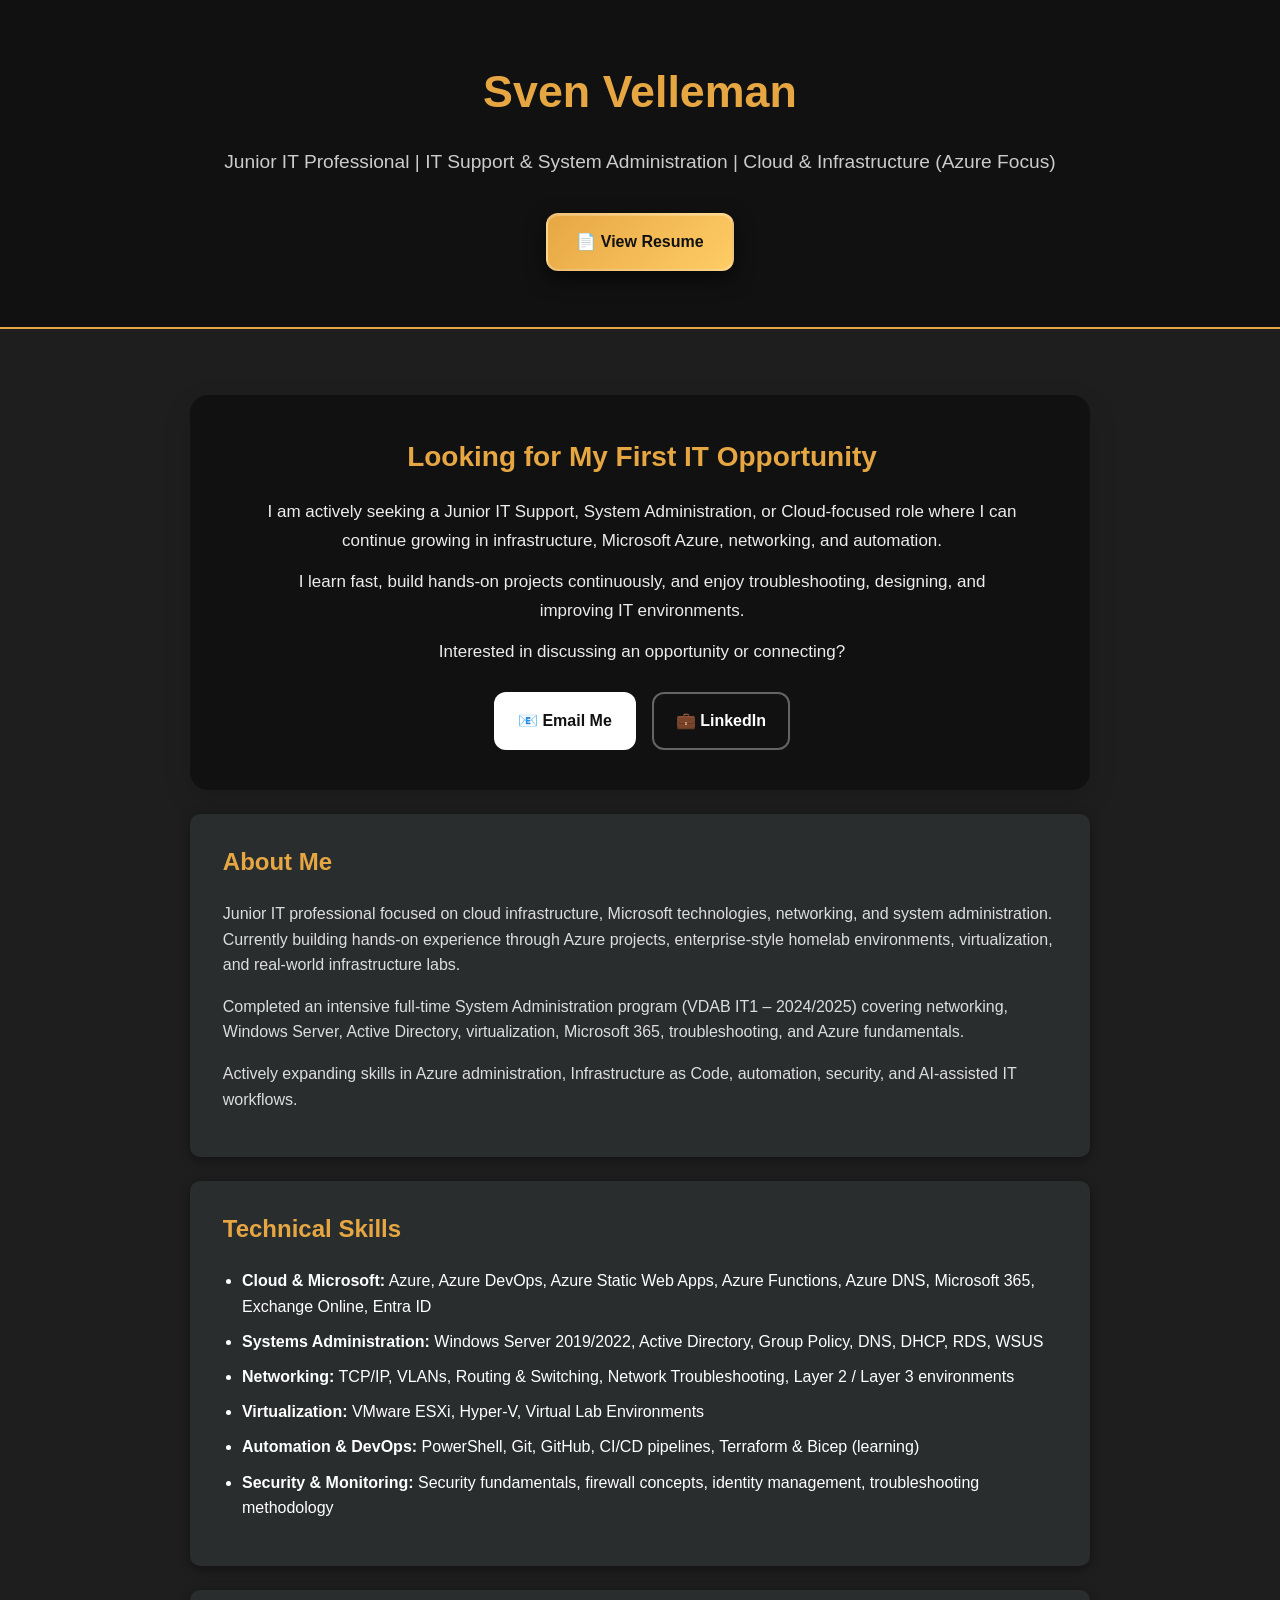
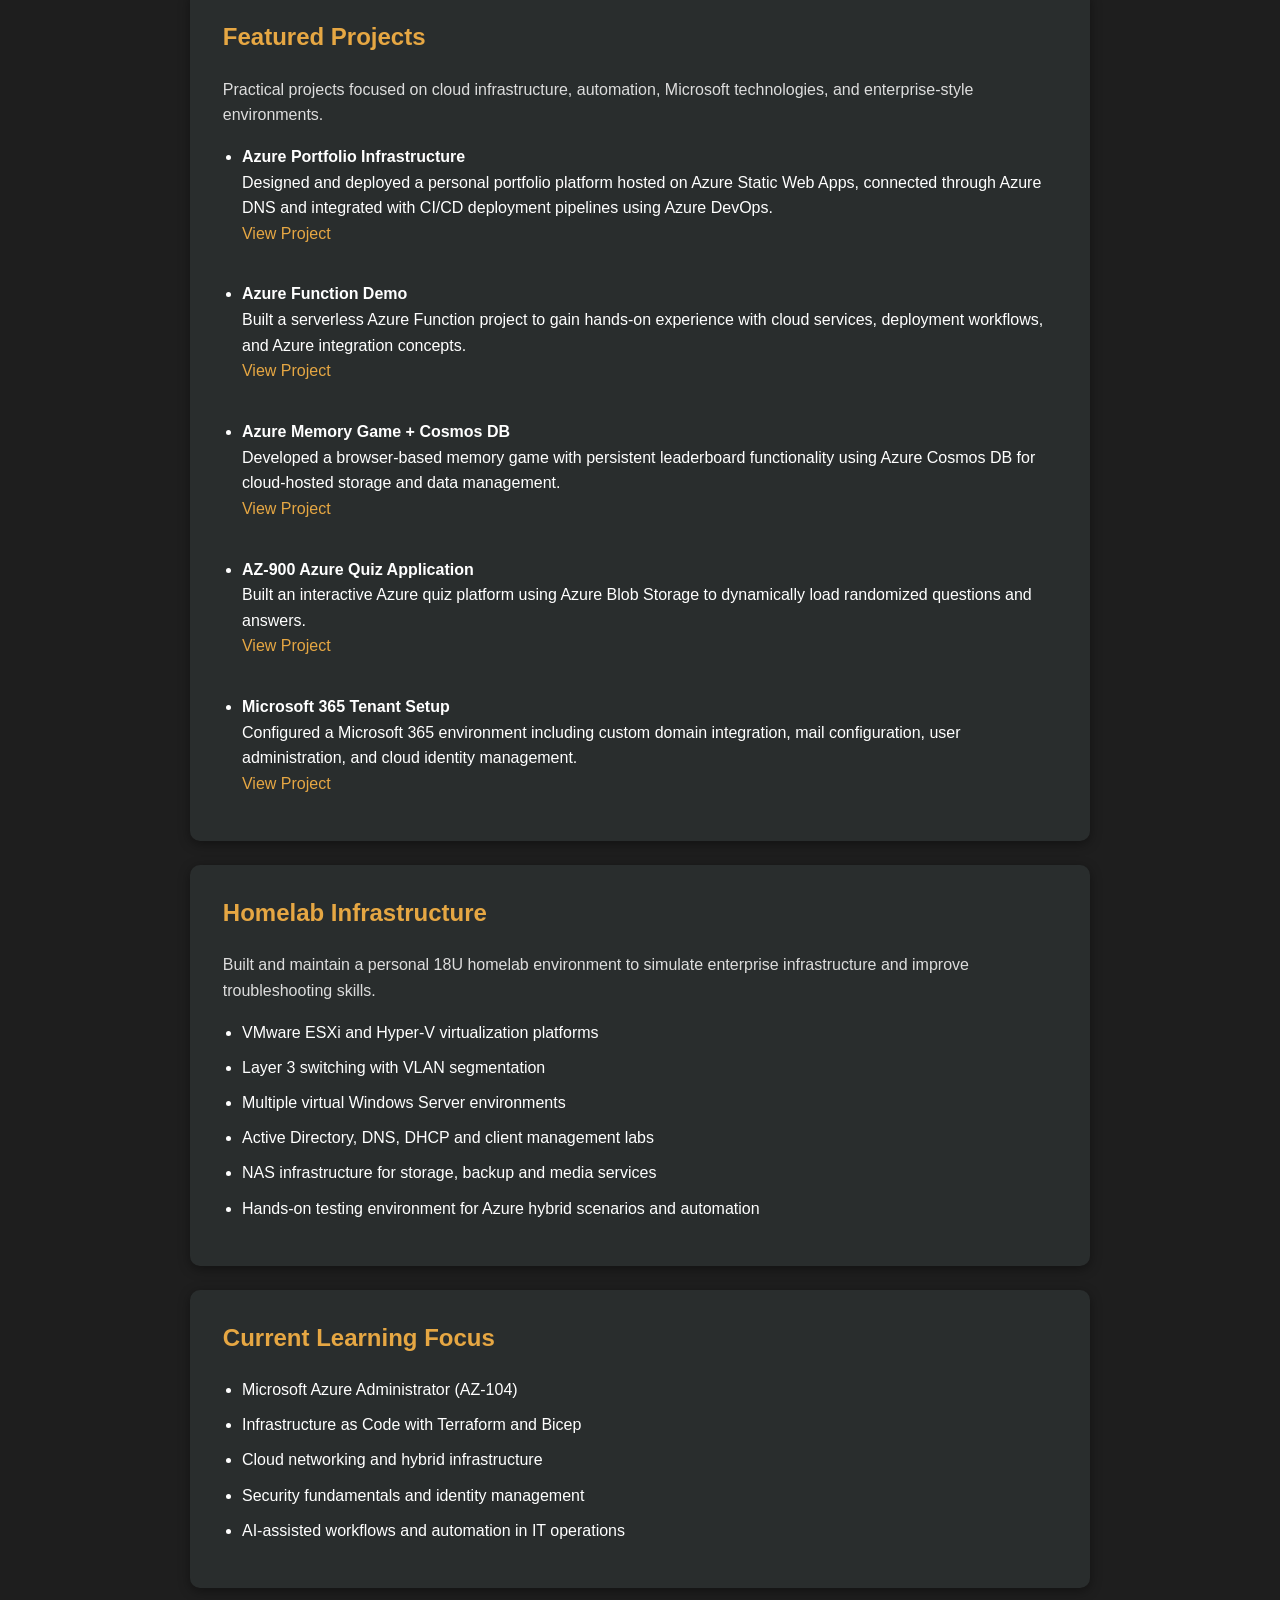
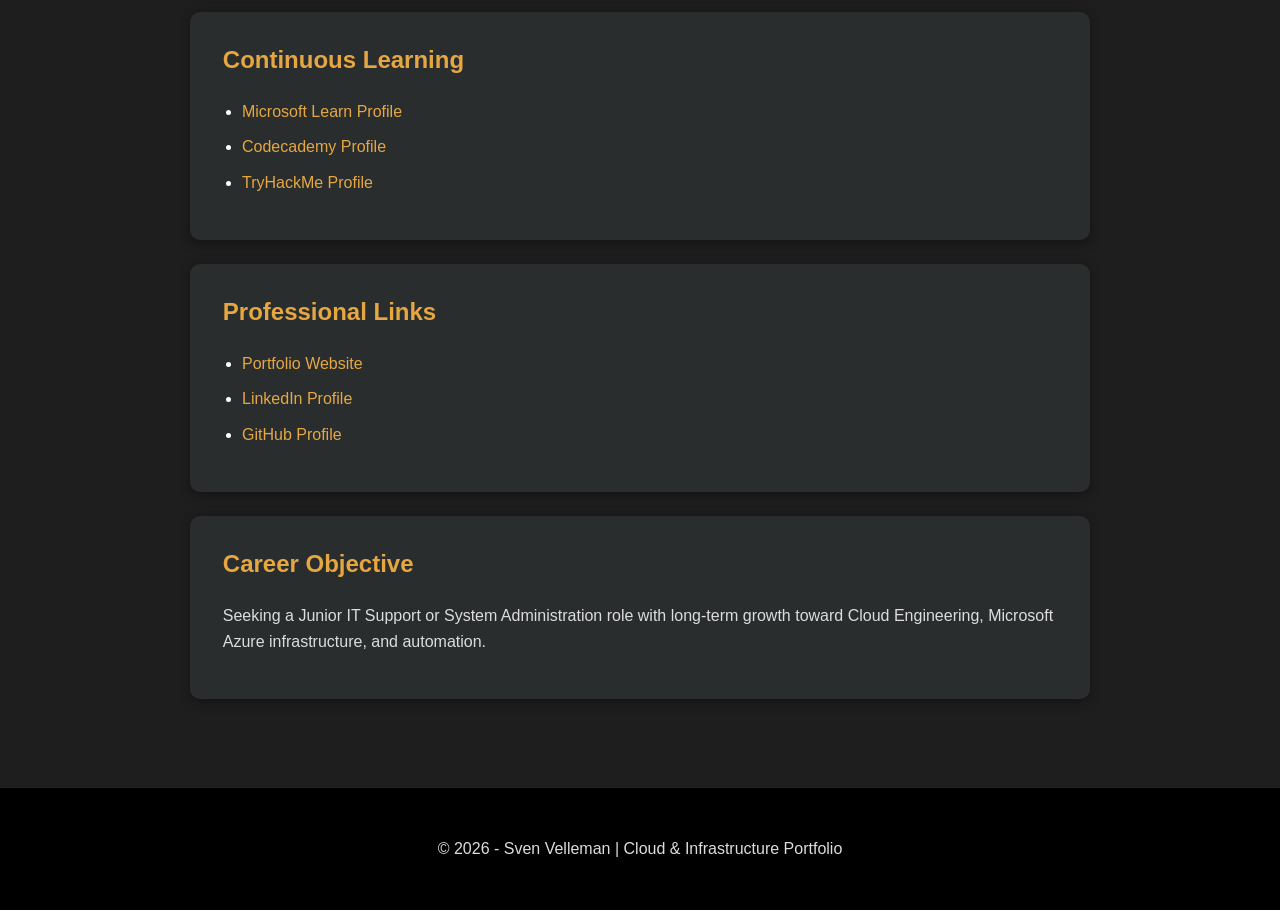
==== commit 073fcd2a: "Update CV and portfolio improvements" ====
--- a/index.html
+++ b/index.html
@@ -4,16 +4,17 @@
     <meta charset="UTF-8">
     <meta name="viewport" content="width=device-width, initial-scale=1.0">
 
-    <title>Sven Velleman | Cloud & Infrastructure Engineer</title>
+    <title>Sven Velleman | IT Support, System Administrator & Azure Cloud (Belgium)</title>
 
     <link rel="stylesheet" href="style.css">
+    <meta name="description" content="Junior IT professional in België gespecialiseerd in IT support, systeembeheer en Azure cloud. Op zoek naar een junior IT job in Oost-Vlaanderen of remote IT support functies.">
 </head>
 
 <body>
 
 <header>
     <h1>Sven Velleman</h1>
-    <p>Junior IT Support | System Administrator | Cloud & Infrastructure (Azure Focus)</p>
+    <p>Junior IT Professional | IT Support & System Administration | Cloud & Infrastructure (Azure Focus)</p>
 
     <a href="resume.html" class="cta-button">
         📄 View Resume
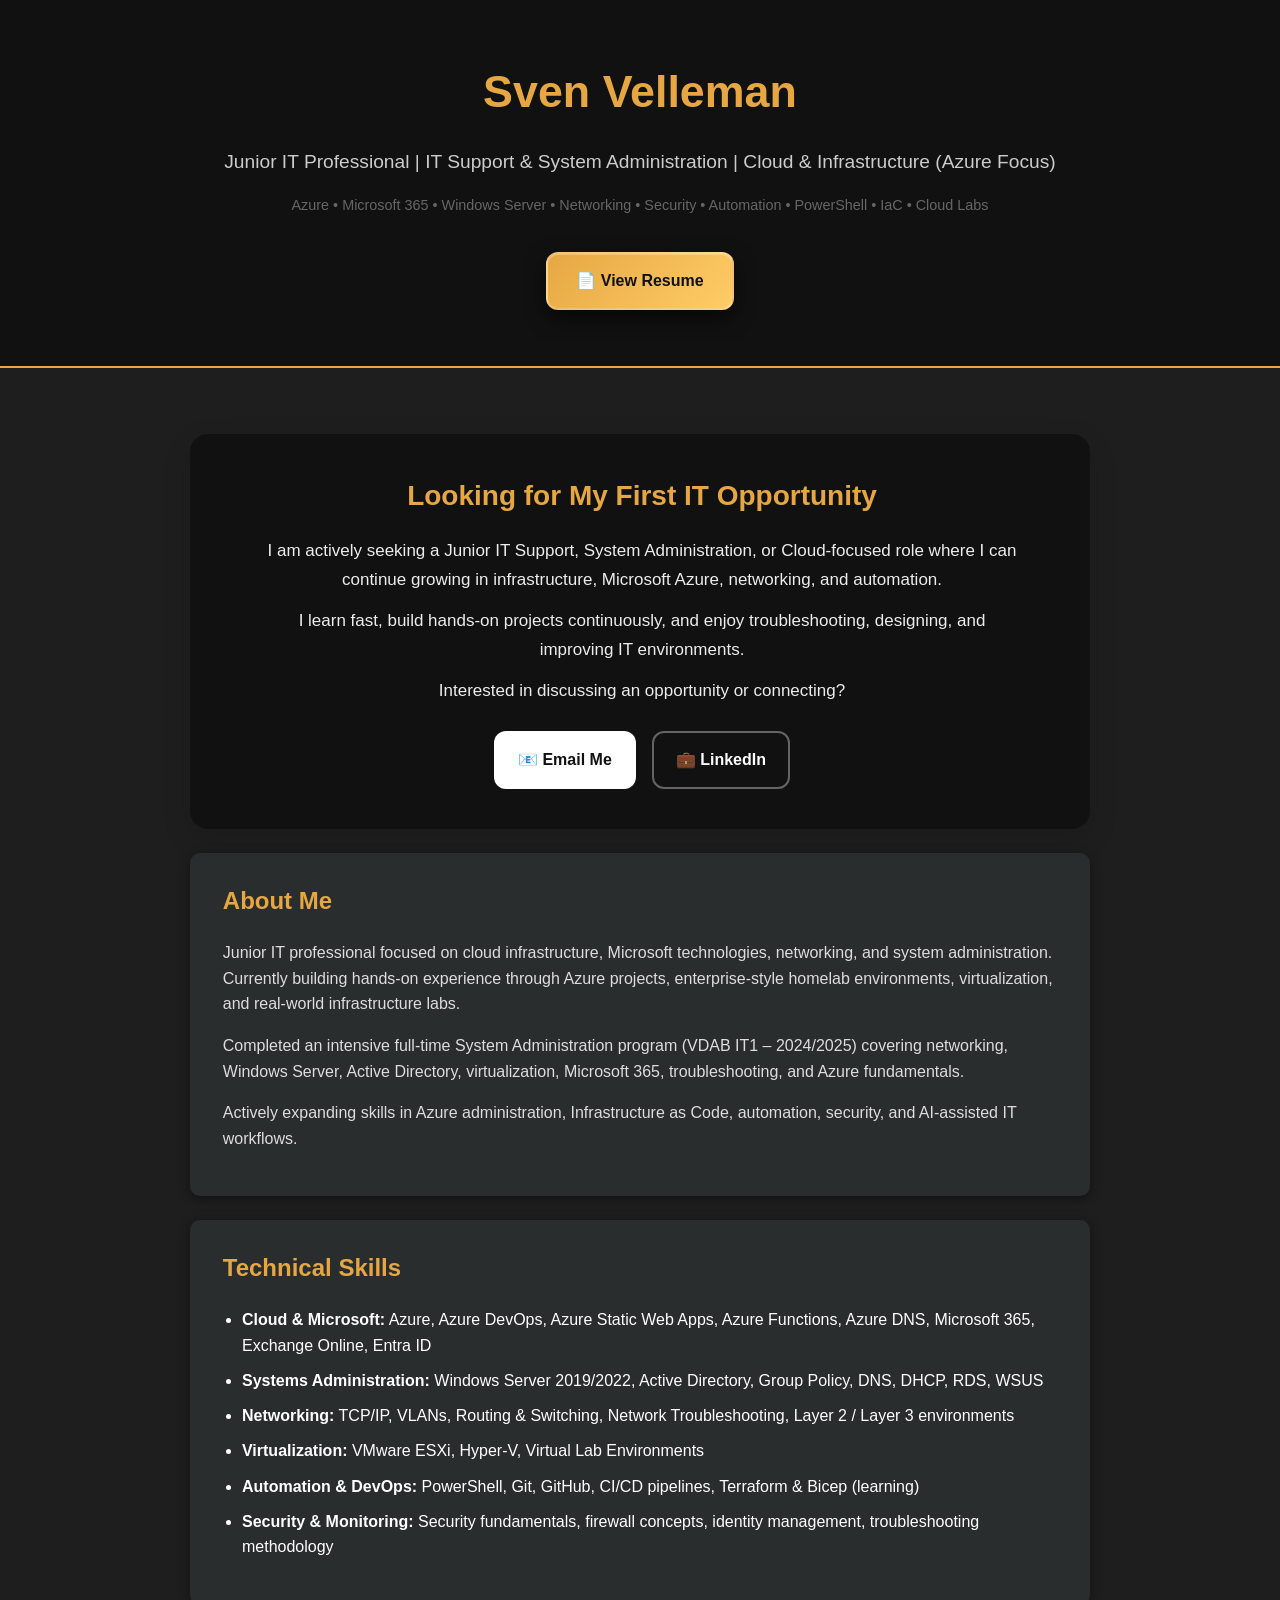
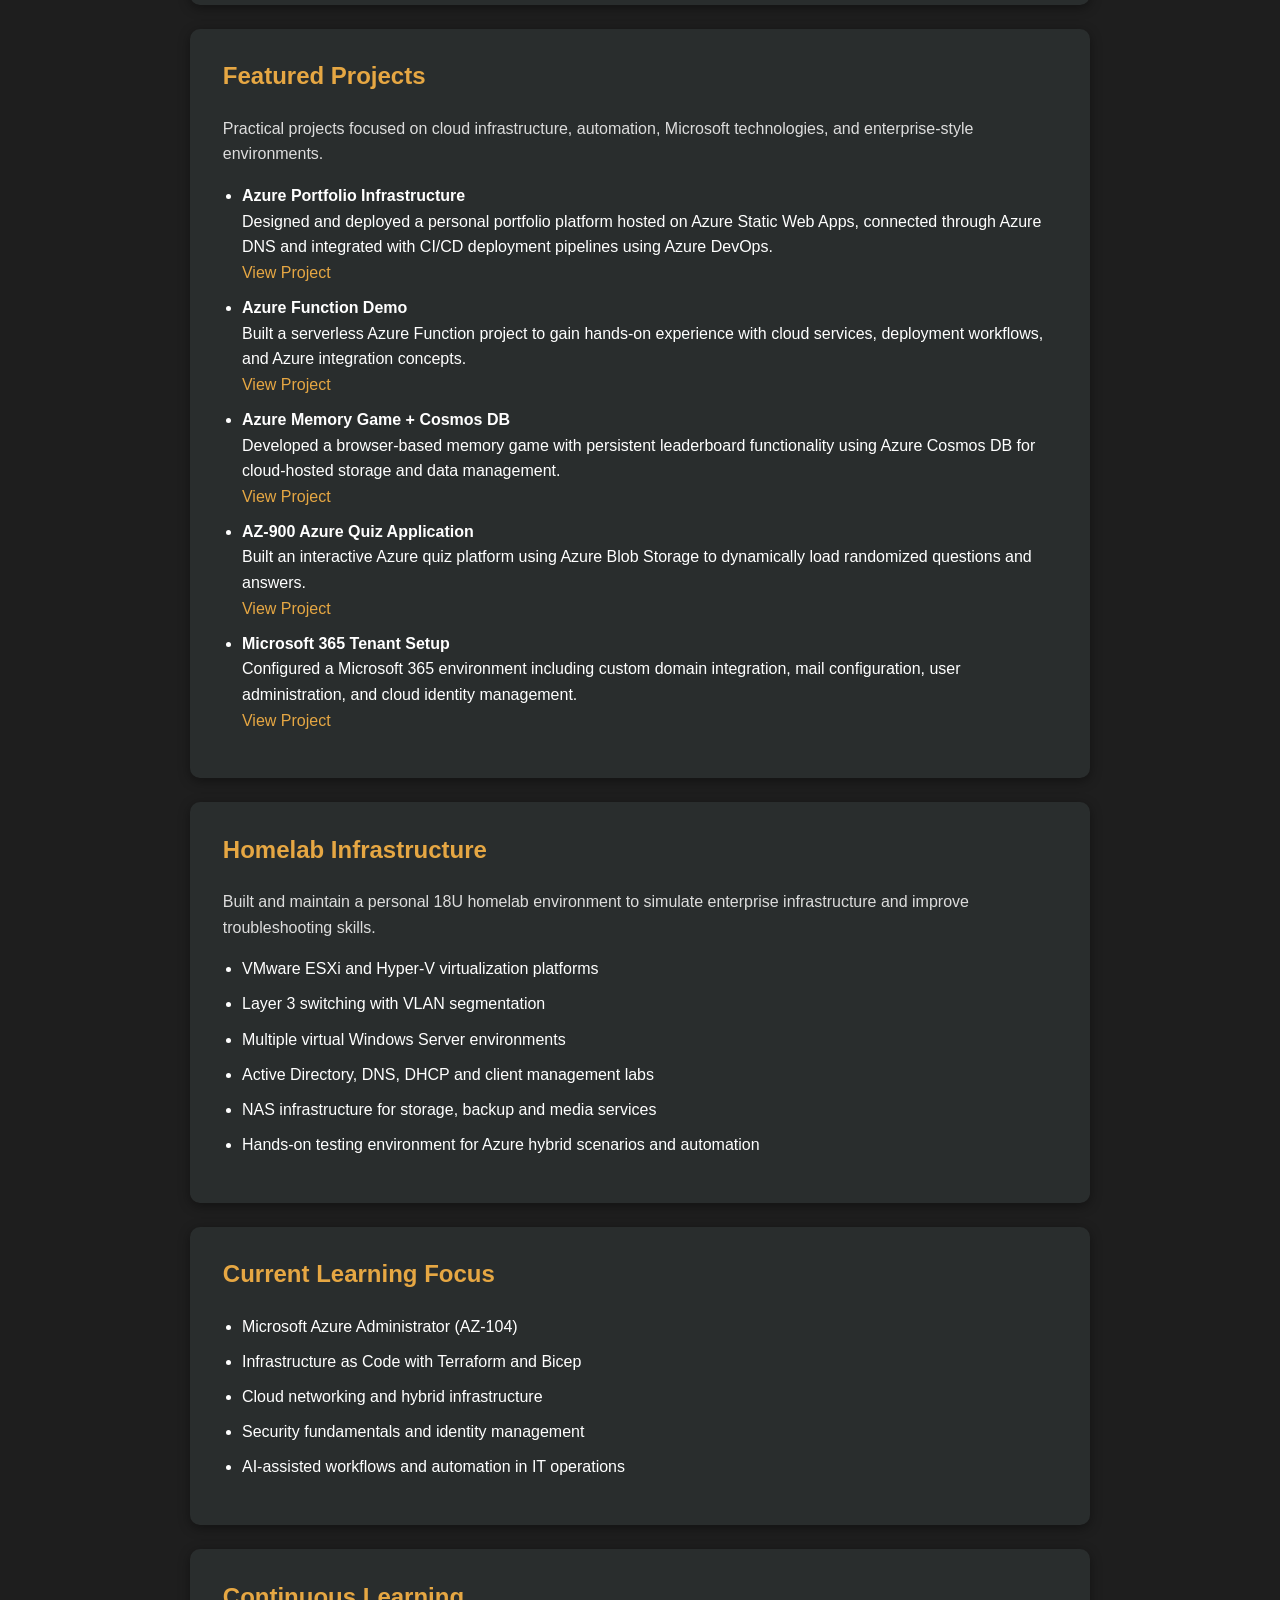
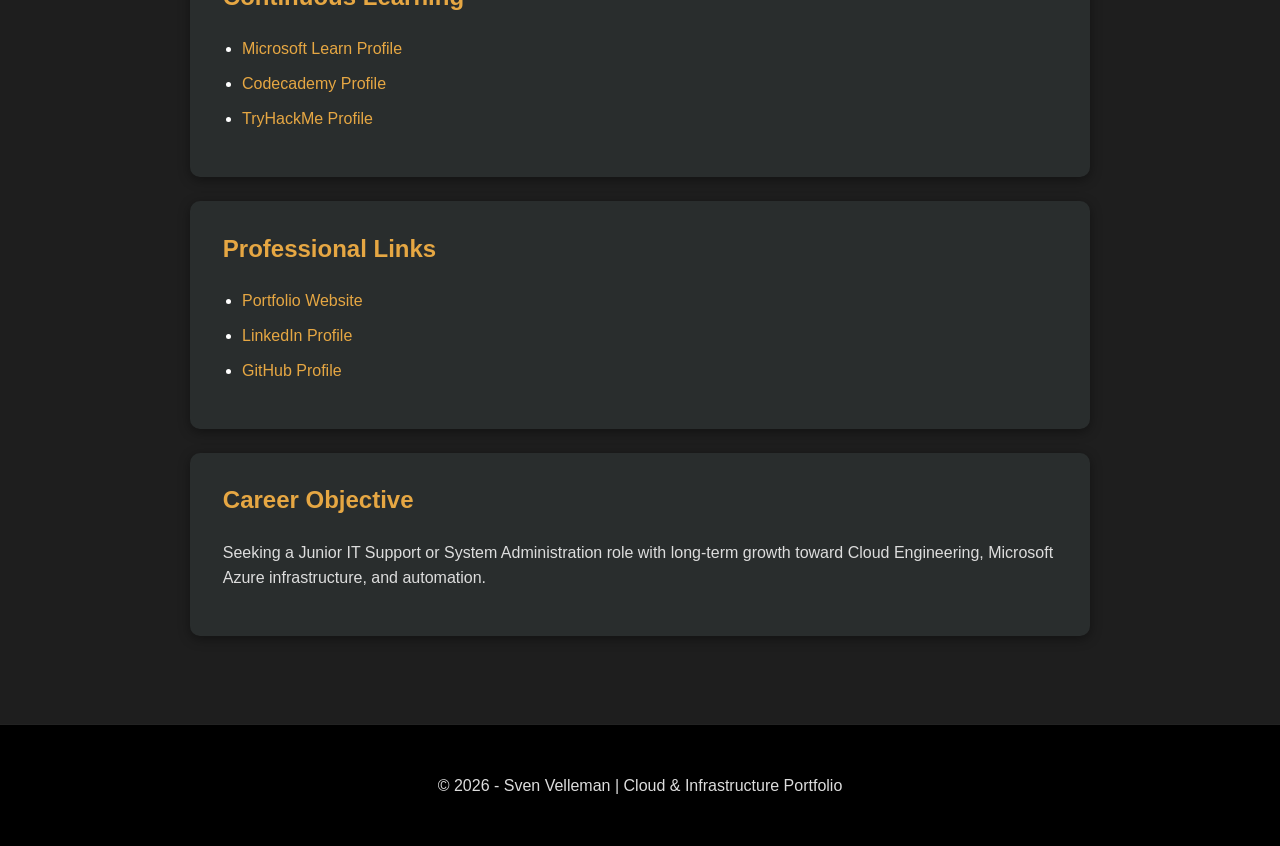
==== commit cb20ef16: "Improve projects layout and spacing, remove <br> tags" ====
--- a/index.html
+++ b/index.html
@@ -1,5 +1,6 @@
 <!DOCTYPE html>
 <html lang="en">
+
 <head>
     <meta charset="UTF-8">
     <meta name="viewport" content="width=device-width, initial-scale=1.0">
@@ -7,332 +8,328 @@
     <title>Sven Velleman | IT Support, System Administrator & Azure Cloud (Belgium)</title>
 
     <link rel="stylesheet" href="style.css">
-    <meta name="description" content="Junior IT professional in België gespecialiseerd in IT support, systeembeheer en Azure cloud. Op zoek naar een junior IT job in Oost-Vlaanderen of remote IT support functies.">
+    <meta name="description"
+        content="Junior IT professional in België gespecialiseerd in IT support, systeembeheer en Azure cloud. Op zoek naar een junior IT job in Oost-Vlaanderen of remote IT support functies.">
 </head>
 
 <body>
 
-<header>
-    <h1>Sven Velleman</h1>
-    <p>Junior IT Professional | IT Support & System Administration | Cloud & Infrastructure (Azure Focus)</p>
-
-    <a href="resume.html" class="cta-button">
-        📄 View Resume
-    </a>
-</header>
-
-
-<main>
-
-<!-- CONTACT -->
-
-<section class="contact-section">
-
-    <h2>Looking for My First IT Opportunity</h2>
-
-    <p>
-        I am actively seeking a Junior IT Support, System Administration,
-        or Cloud-focused role where I can continue growing in infrastructure,
-        Microsoft Azure, networking, and automation.
-    </p>
-
-    <p>
-        I learn fast, build hands-on projects continuously,
-        and enjoy troubleshooting, designing, and improving IT environments.
-    </p>
-
-    <p>
-        Interested in discussing an opportunity or connecting?
-    </p>
-
-    <div class="contact-links">
-
-        <a href="mailto:sven.velleman@svenitguy.be" class="contact-btn">
-            📧 Email Me
+    <header>
+        <h1>Sven Velleman</h1>
+        <p>Junior IT Professional | IT Support & System Administration | Cloud & Infrastructure (Azure Focus)</p>
+        <p class="stack">Azure • Microsoft 365 • Windows Server • Networking • Security • Automation • PowerShell • IaC
+            • Cloud Labs</p>
+
+        <a href="resume.html" class="cta-button">
+            📄 View Resume
         </a>
-
-        <a href="https://www.linkedin.com/in/sven-velleman/"
-           target="_blank"
-           class="contact-btn secondary">
-            💼 LinkedIn
-        </a>
-
-    </div>
-
-</section>
-
-
-    <!-- INTRO -->
-    <section>
-        <h2>About Me</h2>
-
-        <p>
-            Junior IT professional focused on cloud infrastructure,
-            Microsoft technologies, networking, and system administration.
-            Currently building hands-on experience through Azure projects,
-            enterprise-style homelab environments, virtualization,
-            and real-world infrastructure labs.
-        </p>
-
-        <p>
-            Completed an intensive full-time System Administration program
-            (VDAB IT1 – 2024/2025) covering networking, Windows Server,
-            Active Directory, virtualization, Microsoft 365, troubleshooting,
-            and Azure fundamentals.
-        </p>
-
-        <p>
-            Actively expanding skills in Azure administration,
-            Infrastructure as Code, automation, security, and AI-assisted IT workflows.
-        </p>
-    </section>
-
-    <!-- SKILLS -->
-    <section>
-        <h2>Technical Skills</h2>
-
-        <ul>
-            <li>
-                <strong>Cloud & Microsoft:</strong>
-                Azure, Azure DevOps, Azure Static Web Apps,
-                Azure Functions, Azure DNS, Microsoft 365,
-                Exchange Online, Entra ID
-            </li>
-
-            <li>
-                <strong>Systems Administration:</strong>
-                Windows Server 2019/2022,
-                Active Directory,
-                Group Policy,
-                DNS,
-                DHCP,
-                RDS,
-                WSUS
-            </li>
-
-            <li>
-                <strong>Networking:</strong>
-                TCP/IP,
-                VLANs,
-                Routing & Switching,
-                Network Troubleshooting,
-                Layer 2 / Layer 3 environments
-            </li>
-
-            <li>
-                <strong>Virtualization:</strong>
-                VMware ESXi,
-                Hyper-V,
-                Virtual Lab Environments
-            </li>
-
-            <li>
-                <strong>Automation & DevOps:</strong>
-                PowerShell,
-                Git,
-                GitHub,
-                CI/CD pipelines,
-                Terraform & Bicep (learning)
-            </li>
-
-            <li>
-                <strong>Security & Monitoring:</strong>
-                Security fundamentals,
-                firewall concepts,
-                identity management,
-                troubleshooting methodology
-            </li>
-        </ul>
-    </section>
-
-    <!-- PROJECTS -->
-    <section>
-        <h2>Featured Projects</h2>
-
-        <p>
-            Practical projects focused on cloud infrastructure,
-            automation, Microsoft technologies, and enterprise-style environments.
-        </p>
-
-        <ul>
-
-            <li>
-                <strong>Azure Portfolio Infrastructure</strong><br>
-
-                Designed and deployed a personal portfolio platform hosted on Azure Static Web Apps,
-                connected through Azure DNS and integrated with CI/CD deployment pipelines using Azure DevOps.<br>
-
-                <a href="https://www.svenitguy.be/projects/portfolio-site.html" target="_blank">
-                    View Project
+    </header>
+
+
+    <main>
+
+        <!-- CONTACT -->
+
+        <section class="contact-section">
+
+            <h2>Looking for My First IT Opportunity</h2>
+
+            <p>
+                I am actively seeking a Junior IT Support, System Administration,
+                or Cloud-focused role where I can continue growing in infrastructure,
+                Microsoft Azure, networking, and automation.
+            </p>
+
+            <p>
+                I learn fast, build hands-on projects continuously,
+                and enjoy troubleshooting, designing, and improving IT environments.
+            </p>
+
+            <p>
+                Interested in discussing an opportunity or connecting?
+            </p>
+
+            <div class="contact-links">
+
+                <a href="mailto:sven.velleman@svenitguy.be" class="contact-btn">
+                    📧 Email Me
                 </a>
-            </li>
-
-            <br>
-
-            <li>
-                <strong>Azure Function Demo</strong><br>
-
-                Built a serverless Azure Function project to gain hands-on experience
-                with cloud services, deployment workflows, and Azure integration concepts.<br>
-
-                <a href="https://www.svenitguy.be/projects/azure-function-demo.html" target="_blank">
-                    View Project
+
+                <a href="https://www.linkedin.com/in/sven-velleman/" target="_blank" rel="noopener"
+                    class="contact-btn secondary">
+                    💼 LinkedIn
                 </a>
-            </li>
-
-            <br>
-
-            <li>
-                <strong>Azure Memory Game + Cosmos DB</strong><br>
-
-                Developed a browser-based memory game with persistent leaderboard functionality
-                using Azure Cosmos DB for cloud-hosted storage and data management.<br>
-
-                <a href="https://www.svenitguy.be/projects/memory-game.html" target="_blank">
-                    View Project
-                </a>
-            </li>
-
-            <br>
-
-            <li>
-                <strong>AZ-900 Azure Quiz Application</strong><br>
-
-                Built an interactive Azure quiz platform using Azure Blob Storage
-                to dynamically load randomized questions and answers.<br>
-
-                <a href="https://www.svenitguy.be/projects/az-900-quiz.html" target="_blank">
-                    View Project
-                </a>
-            </li>
-
-            <br>
-
-            <li>
-                <strong>Microsoft 365 Tenant Setup</strong><br>
-
-                Configured a Microsoft 365 environment including custom domain integration,
-                mail configuration, user administration, and cloud identity management.<br>
-
-                <a href="https://www.svenitguy.be/projects/m365-email-setup.html" target="_blank">
-                    View Project
-                </a>
-            </li>
-
-        </ul>
-    </section>
-
-    <!-- HOMELAB -->
-    <section>
-        <h2>Homelab Infrastructure</h2>
-
-        <p>
-            Built and maintain a personal 18U homelab environment
-            to simulate enterprise infrastructure and improve troubleshooting skills.
-        </p>
-
-        <ul>
-            <li>VMware ESXi and Hyper-V virtualization platforms</li>
-
-            <li>Layer 3 switching with VLAN segmentation</li>
-
-            <li>Multiple virtual Windows Server environments</li>
-
-            <li>Active Directory, DNS, DHCP and client management labs</li>
-
-            <li>NAS infrastructure for storage, backup and media services</li>
-
-            <li>Hands-on testing environment for Azure hybrid scenarios and automation</li>
-        </ul>
-    </section>
-
-    <!-- CURRENT LEARNING -->
-    <section>
-        <h2>Current Learning Focus</h2>
-
-        <ul>
-            <li>Microsoft Azure Administrator (AZ-104)</li>
-
-            <li>Infrastructure as Code with Terraform and Bicep</li>
-
-            <li>Cloud networking and hybrid infrastructure</li>
-
-            <li>Security fundamentals and identity management</li>
-
-            <li>AI-assisted workflows and automation in IT operations</li>
-        </ul>
-    </section>
-
-<!-- LEARNING PLATFORMS -->
-<section>
-    <h2>Continuous Learning</h2>
-
-    <ul>
-
-        <li>
-            <a href="https://learn.microsoft.com/nl-be/users/svenvelleman/" target="_blank">
-                Microsoft Learn Profile
-            </a>
-        </li>
-
-        <li>
-            <a href="https://www.codecademy.com/profiles/Sven_V" target="_blank">
-                Codecademy Profile
-            </a>
-        </li>
-
-        <li>
-            <a href="https://tryhackme.com/p/Impax" target="_blank">
-                TryHackMe Profile
-            </a>
-        </li>
-
-    </ul>
-</section>
-
-<!-- LINKS -->
-<section>
-    <h2>Professional Links</h2>
-
-    <ul>
-
-        <li>
-            <a href="https://www.svenitguy.be/" target="_blank">
-                Portfolio Website
-            </a>
-        </li>
-
-        <li>
-            <a href="https://www.linkedin.com/in/sven-velleman/" target="_blank">
-                LinkedIn Profile
-            </a>
-        </li>
-
-        <li>
-            <a href="https://github.com/Svenitguy" target="_blank">
-                GitHub Profile
-            </a>
-        </li>
-
-    </ul>
-</section>
-
-    <!-- GOAL -->
-    <section>
-        <h2>Career Objective</h2>
-
-        <p>
-            Seeking a Junior IT Support or System Administration role
-            with long-term growth toward Cloud Engineering,
-            Microsoft Azure infrastructure, and automation.
-        </p>
-    </section>
-
-</main>
-
-<footer>
-    <p>© 2026 - Sven Velleman | Cloud & Infrastructure Portfolio</p>
-</footer>
+
+            </div>
+
+        </section>
+
+
+        <!-- INTRO -->
+        <section>
+            <h2>About Me</h2>
+
+            <p>
+                Junior IT professional focused on cloud infrastructure,
+                Microsoft technologies, networking, and system administration.
+                Currently building hands-on experience through Azure projects,
+                enterprise-style homelab environments, virtualization,
+                and real-world infrastructure labs.
+            </p>
+
+            <p>
+                Completed an intensive full-time System Administration program
+                (VDAB IT1 – 2024/2025) covering networking, Windows Server,
+                Active Directory, virtualization, Microsoft 365, troubleshooting,
+                and Azure fundamentals.
+            </p>
+
+            <p>
+                Actively expanding skills in Azure administration,
+                Infrastructure as Code, automation, security, and AI-assisted IT workflows.
+            </p>
+        </section>
+
+        <!-- SKILLS -->
+        <section>
+            <h2>Technical Skills</h2>
+
+            <ul>
+                <li>
+                    <strong>Cloud & Microsoft:</strong>
+                    Azure, Azure DevOps, Azure Static Web Apps,
+                    Azure Functions, Azure DNS, Microsoft 365,
+                    Exchange Online, Entra ID
+                </li>
+
+                <li>
+                    <strong>Systems Administration:</strong>
+                    Windows Server 2019/2022,
+                    Active Directory,
+                    Group Policy,
+                    DNS,
+                    DHCP,
+                    RDS,
+                    WSUS
+                </li>
+
+                <li>
+                    <strong>Networking:</strong>
+                    TCP/IP,
+                    VLANs,
+                    Routing & Switching,
+                    Network Troubleshooting,
+                    Layer 2 / Layer 3 environments
+                </li>
+
+                <li>
+                    <strong>Virtualization:</strong>
+                    VMware ESXi,
+                    Hyper-V,
+                    Virtual Lab Environments
+                </li>
+
+                <li>
+                    <strong>Automation & DevOps:</strong>
+                    PowerShell,
+                    Git,
+                    GitHub,
+                    CI/CD pipelines,
+                    Terraform & Bicep (learning)
+                </li>
+
+                <li>
+                    <strong>Security & Monitoring:</strong>
+                    Security fundamentals,
+                    firewall concepts,
+                    identity management,
+                    troubleshooting methodology
+                </li>
+            </ul>
+        </section>
+
+        <!-- PROJECTS -->
+        <section>
+            <h2>Featured Projects</h2>
+
+            <p>
+                Practical projects focused on cloud infrastructure,
+                automation, Microsoft technologies, and enterprise-style environments.
+            </p>
+
+            <ul>
+
+                <li>
+                    <strong>Azure Portfolio Infrastructure</strong><br>
+
+                    Designed and deployed a personal portfolio platform hosted on Azure Static Web Apps,
+                    connected through Azure DNS and integrated with CI/CD deployment pipelines using Azure DevOps.<br>
+
+                    <a href="https://www.svenitguy.be/projects/portfolio-site.html" target="_blank" rel="noopener">
+                        View Project
+                    </a>
+                </li>
+
+                <li>
+                    <strong>Azure Function Demo</strong><br>
+
+                    Built a serverless Azure Function project to gain hands-on experience
+                    with cloud services, deployment workflows, and Azure integration concepts.<br>
+
+                    <a href="https://www.svenitguy.be/projects/azure-function-demo.html" target="_blank" rel="noopener">
+                        View Project
+                    </a>
+                </li>
+
+                <li>
+                    <strong>Azure Memory Game + Cosmos DB</strong><br>
+
+                    Developed a browser-based memory game with persistent leaderboard functionality
+                    using Azure Cosmos DB for cloud-hosted storage and data management.<br>
+
+                    <a href="https://www.svenitguy.be/projects/memory-game.html" target="_blank" rel="noopener">
+                        View Project
+                    </a>
+                </li>
+
+                <li>
+                    <strong>AZ-900 Azure Quiz Application</strong><br>
+
+                    Built an interactive Azure quiz platform using Azure Blob Storage
+                    to dynamically load randomized questions and answers.<br>
+
+                    <a href="https://www.svenitguy.be/projects/az-900-quiz.html" target="_blank" rel="noopener">
+                        View Project
+                    </a>
+                </li>
+
+                <li>
+                    <strong>Microsoft 365 Tenant Setup</strong><br>
+
+                    Configured a Microsoft 365 environment including custom domain integration,
+                    mail configuration, user administration, and cloud identity management.<br>
+
+                    <a href="https://www.svenitguy.be/projects/m365-email-setup.html" target="_blank" rel="noopener">
+                        View Project
+                    </a>
+                </li>
+
+            </ul>
+        </section>
+
+        <!-- HOMELAB -->
+        <section>
+            <h2>Homelab Infrastructure</h2>
+
+            <p>
+                Built and maintain a personal 18U homelab environment
+                to simulate enterprise infrastructure and improve troubleshooting skills.
+            </p>
+
+            <ul>
+                <li>VMware ESXi and Hyper-V virtualization platforms</li>
+
+                <li>Layer 3 switching with VLAN segmentation</li>
+
+                <li>Multiple virtual Windows Server environments</li>
+
+                <li>Active Directory, DNS, DHCP and client management labs</li>
+
+                <li>NAS infrastructure for storage, backup and media services</li>
+
+                <li>Hands-on testing environment for Azure hybrid scenarios and automation</li>
+            </ul>
+        </section>
+
+        <!-- CURRENT LEARNING -->
+        <section>
+            <h2>Current Learning Focus</h2>
+
+            <ul>
+                <li>Microsoft Azure Administrator (AZ-104)</li>
+
+                <li>Infrastructure as Code with Terraform and Bicep</li>
+
+                <li>Cloud networking and hybrid infrastructure</li>
+
+                <li>Security fundamentals and identity management</li>
+
+                <li>AI-assisted workflows and automation in IT operations</li>
+            </ul>
+        </section>
+
+        <!-- LEARNING PLATFORMS -->
+        <section>
+            <h2>Continuous Learning</h2>
+
+            <ul>
+
+                <li>
+                    <a href="https://learn.microsoft.com/nl-be/users/svenvelleman/" target="_blank"
+                        rel="noopener noreferrer">
+                        Microsoft Learn Profile
+                    </a>
+                </li>
+
+                <li>
+                    <a href="https://www.codecademy.com/profiles/Sven_V" target="_blank" rel="noopener noreferrer">
+                        Codecademy Profile
+                    </a>
+                </li>
+
+                <li>
+                    <a href="https://tryhackme.com/p/Impax" target="_blank" rel="noopener noreferrer">
+                        TryHackMe Profile
+                    </a>
+                </li>
+
+            </ul>
+        </section>
+
+        <!-- LINKS -->
+        <section>
+            <h2>Professional Links</h2>
+
+            <ul>
+
+                <li>
+                    <a href="https://www.svenitguy.be/" target="_blank" rel="noopener noreferrer">
+                        Portfolio Website
+                    </a>
+                </li>
+
+                <li>
+                    <a href="https://www.linkedin.com/in/sven-velleman/" target="_blank" rel="noopener noreferrer">
+                        LinkedIn Profile
+                    </a>
+                </li>
+
+                <li>
+                    <a href="https://github.com/Svenitguy" target="_blank" rel="noopener noreferrer">
+                        GitHub Profile
+                    </a>
+                </li>
+
+            </ul>
+        </section>
+
+        <!-- GOAL -->
+        <section>
+            <h2>Career Objective</h2>
+
+            <p>
+                Seeking a Junior IT Support or System Administration role
+                with long-term growth toward Cloud Engineering,
+                Microsoft Azure infrastructure, and automation.
+            </p>
+        </section>
+
+    </main>
+
+    <footer>
+        <p>© 2026 - Sven Velleman | Cloud & Infrastructure Portfolio</p>
+    </footer>
 
 </body>
+
 </html>
--- a/style.css
+++ b/style.css
@@ -58,6 +58,12 @@
 header p {
   font-size: 1.2rem;
   color: #ccc;
+}
+
+header .stack {
+    font-size: 0.9em; /* iets kleiner dan de titel */
+    color: #666;      /* grijs voor subtiele uitstraling */
+    margin-top: 5px;  /* beetje ruimte boven de knop */
 }
 
 /* =========================
